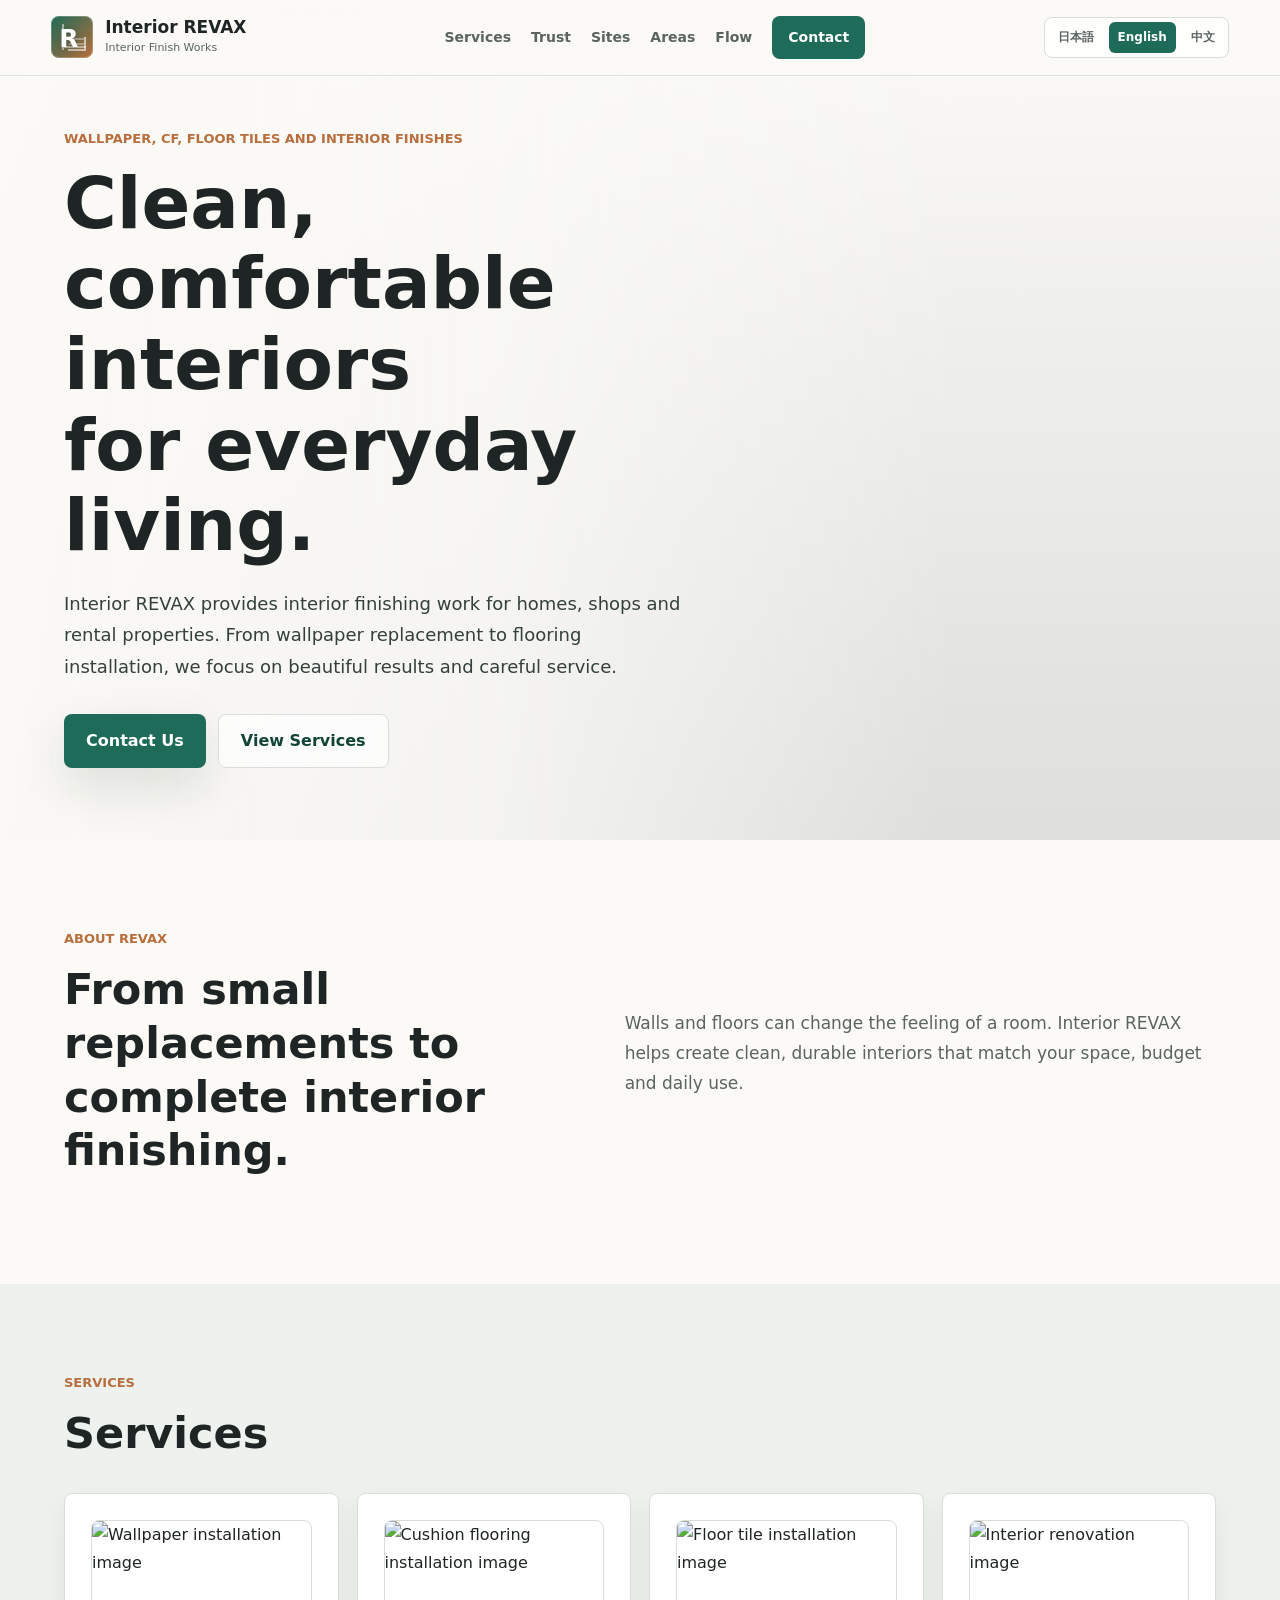
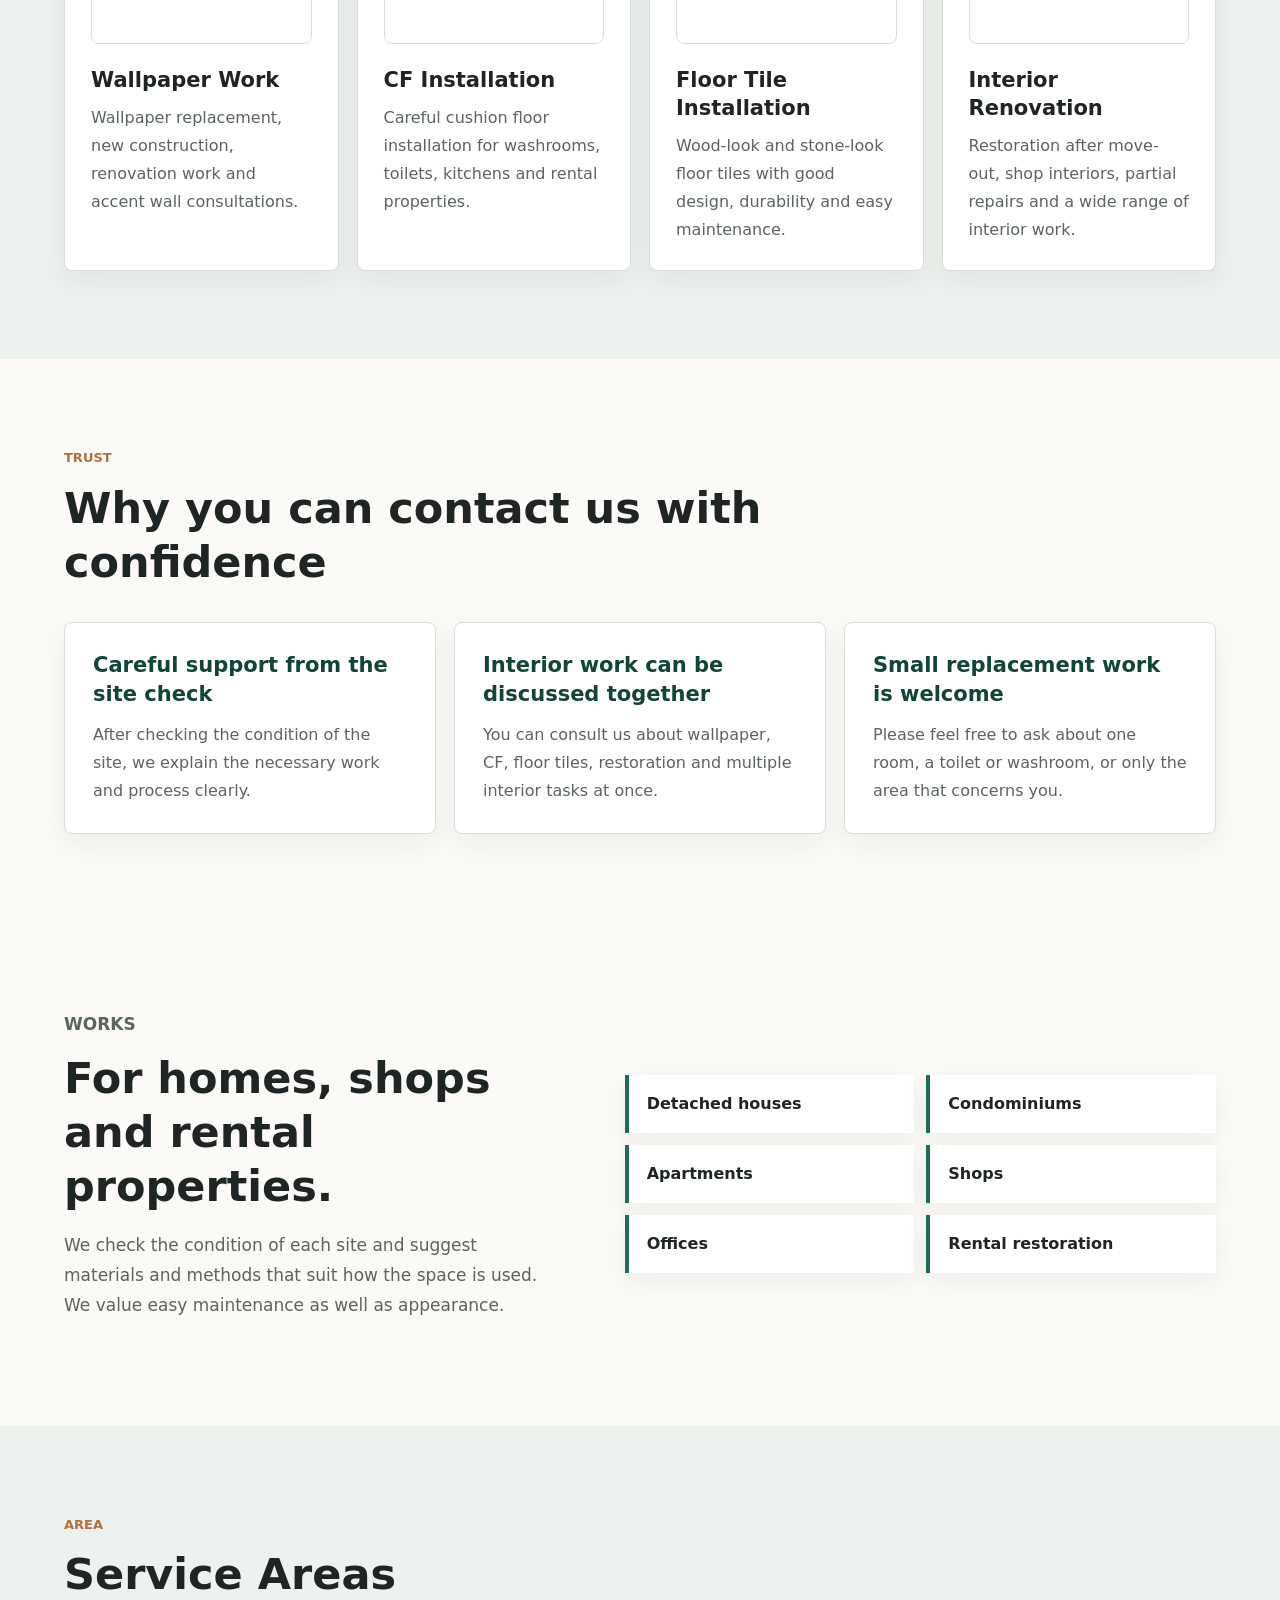
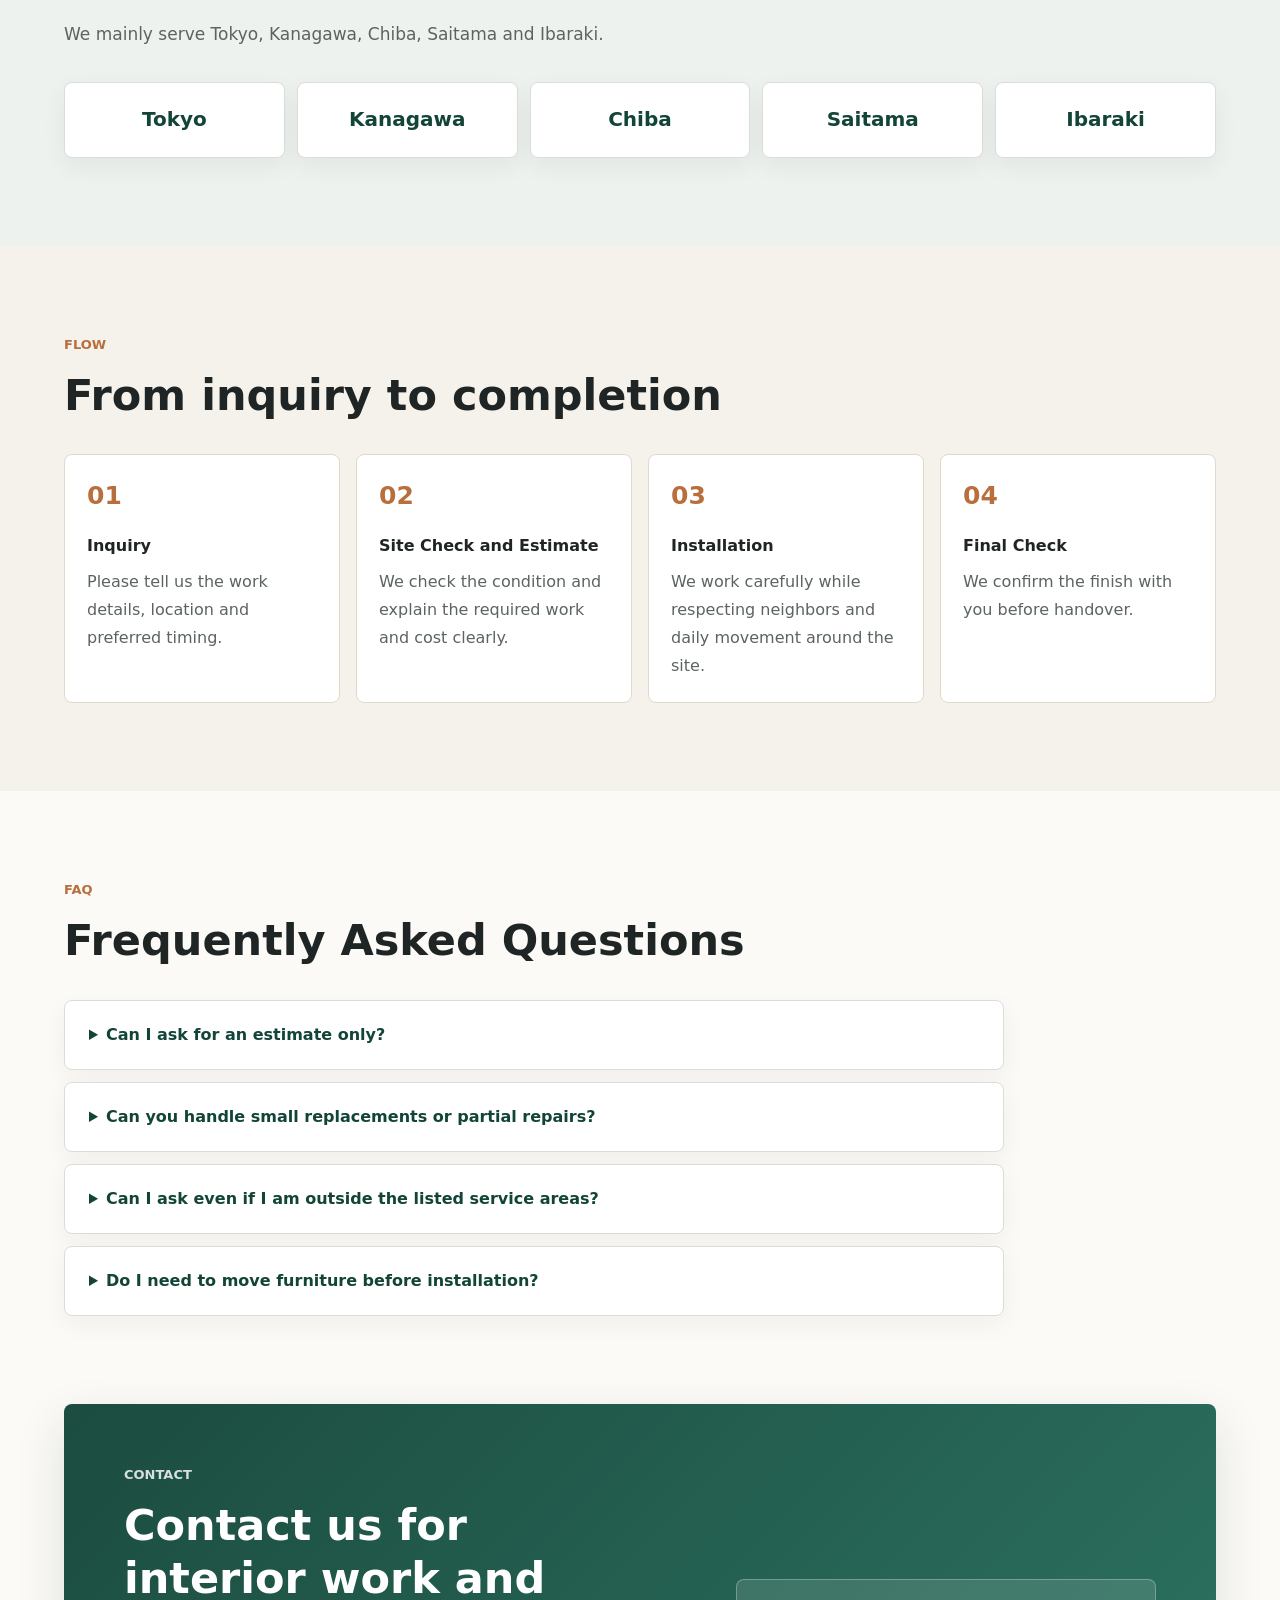
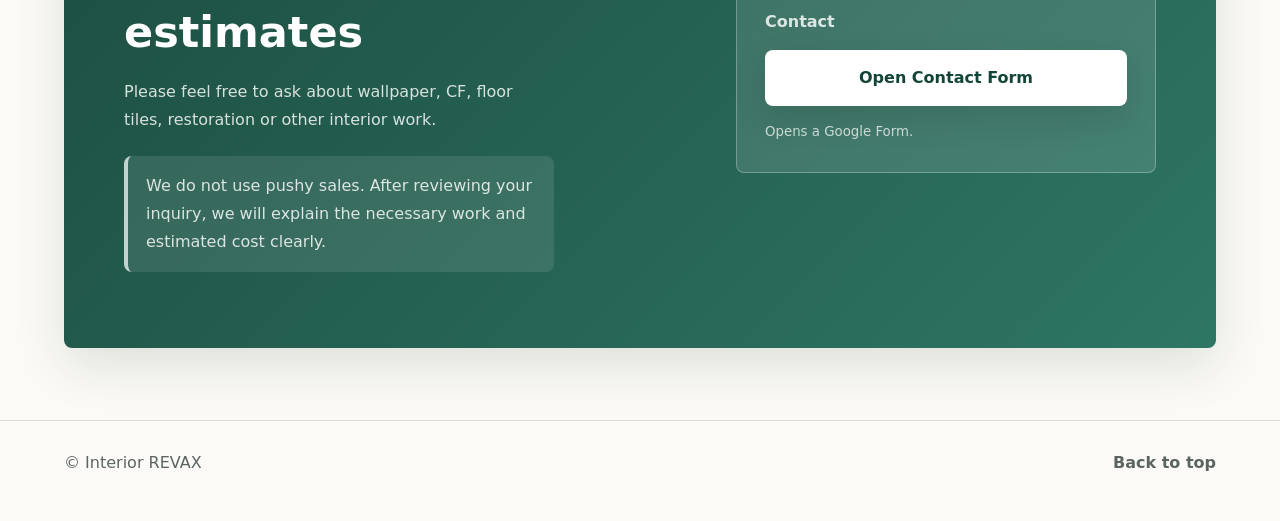
==== index.html @ be0a2916 "Add files via upload" ====
<!doctype html>
<html lang="en">
  <head>
    <meta charset="utf-8" />
    <meta name="viewport" content="width=device-width, initial-scale=1" />
    <title>Interior REVAX | Wallpaper, CF and Floor Tile Installation</title>
    <meta
      name="description"
      content="Interior REVAX provides interior finishing work including wallpaper, cushion flooring, floor tiles, renovations and restoration for homes, shops and rental properties."
    />
    <link rel="stylesheet" href="styles.css" />
  </head>
  <body>
    <header class="site-header">
      <a class="brand" href="#top" aria-label="Interior REVAX home">
        <span class="brand-mark" aria-hidden="true">
          <span class="brand-room"></span>
          <span class="brand-letter">R</span>
        </span>
        <span>
          <strong>Interior REVAX</strong>
          <small>Interior Finish Works</small>
        </span>
      </a>
      <nav class="nav" aria-label="Main menu">
        <a href="#services">Services</a>
        <a href="#trust">Trust</a>
        <a href="#works">Sites</a>
        <a href="#area">Areas</a>
        <a href="#flow">Flow</a>
        <a class="nav-cta" href="#contact">Contact</a>
      </nav>
      <div class="lang-switch" aria-label="Language switcher">
        <a href="ja.html" lang="ja">日本語</a>
        <a class="active" href="index.html" lang="en" aria-current="page">English</a>
        <a href="zh.html" lang="zh">中文</a>
      </div>
    </header>

    <main id="top">
      <section class="hero">
        <img class="hero-image" src="assets/revax-hero.png" alt="Bright, clean room after interior renovation" />
        <div class="hero-shade" aria-hidden="true"></div>
        <div class="hero-content">
          <p class="eyebrow">Wallpaper, CF, Floor Tiles and Interior Finishes</p>
          <h1>
            <span>Clean, comfortable interiors</span>
            <span>for everyday living.</span>
          </h1>
          <p class="lead">
            Interior REVAX provides interior finishing work for homes, shops and rental properties.
            From wallpaper replacement to flooring installation, we focus on beautiful results and careful service.
          </p>
          <div class="hero-actions">
            <a class="button primary" href="#contact">Contact Us</a>
            <a class="button secondary" href="#services">View Services</a>
          </div>
        </div>
      </section>

      <section class="intro section">
        <div>
          <p class="section-label">About REVAX</p>
          <h2>From small replacements to complete interior finishing.</h2>
        </div>
        <p>
          Walls and floors can change the feeling of a room. Interior REVAX helps create clean, durable interiors
          that match your space, budget and daily use.
        </p>
      </section>

      <section id="services" class="section services">
        <div class="section-head">
          <p class="section-label">Services</p>
          <h2>Services</h2>
        </div>
        <div class="service-grid">
          <article class="service-card">
            <img class="service-photo" src="assets/service-wallpaper.png" alt="Wallpaper installation image" />
            <h3>Wallpaper Work</h3>
            <p>Wallpaper replacement, new construction, renovation work and accent wall consultations.</p>
          </article>
          <article class="service-card">
            <img class="service-photo" src="assets/service-cf.png" alt="Cushion flooring installation image" />
            <h3>CF Installation</h3>
            <p>Careful cushion floor installation for washrooms, toilets, kitchens and rental properties.</p>
          </article>
          <article class="service-card">
            <img class="service-photo" src="assets/service-floor-tile.png" alt="Floor tile installation image" />
            <h3>Floor Tile Installation</h3>
            <p>Wood-look and stone-look floor tiles with good design, durability and easy maintenance.</p>
          </article>
          <article class="service-card">
            <img class="service-photo" src="assets/service-renovation.png" alt="Interior renovation image" />
            <h3>Interior Renovation</h3>
            <p>Restoration after move-out, shop interiors, partial repairs and a wide range of interior work.</p>
          </article>
        </div>
      </section>

      <section id="trust" class="section trust">
        <div class="section-head">
          <p class="section-label">Trust</p>
          <h2>Why you can contact us with confidence</h2>
        </div>
        <div class="trust-grid">
          <article>
            <strong>Careful support from the site check</strong>
            <p>After checking the condition of the site, we explain the necessary work and process clearly.</p>
          </article>
          <article>
            <strong>Interior work can be discussed together</strong>
            <p>You can consult us about wallpaper, CF, floor tiles, restoration and multiple interior tasks at once.</p>
          </article>
          <article>
            <strong>Small replacement work is welcome</strong>
            <p>Please feel free to ask about one room, a toilet or washroom, or only the area that concerns you.</p>
          </article>
        </div>
      </section>

      <section id="works" class="section split">
        <div>
          <p class="section-label">Works</p>
          <h2>For homes, shops and rental properties.</h2>
          <p>
            We check the condition of each site and suggest materials and methods that suit how the space is used.
            We value easy maintenance as well as appearance.
          </p>
        </div>
        <div class="work-list" aria-label="Supported sites">
          <span>Detached houses</span>
          <span>Condominiums</span>
          <span>Apartments</span>
          <span>Shops</span>
          <span>Offices</span>
          <span>Rental restoration</span>
        </div>
      </section>

      <section id="area" class="section area">
        <div class="section-head">
          <p class="section-label">Area</p>
          <h2>Service Areas</h2>
          <p>We mainly serve Tokyo, Kanagawa, Chiba, Saitama and Ibaraki.</p>
        </div>
        <div class="area-list" aria-label="Service areas">
          <span>Tokyo</span>
          <span>Kanagawa</span>
          <span>Chiba</span>
          <span>Saitama</span>
          <span>Ibaraki</span>
        </div>
      </section>

      <section id="flow" class="section flow">
        <div class="section-head">
          <p class="section-label">Flow</p>
          <h2>From inquiry to completion</h2>
        </div>
        <ol class="flow-list">
          <li>
            <strong>Inquiry</strong>
            <span>Please tell us the work details, location and preferred timing.</span>
          </li>
          <li>
            <strong>Site Check and Estimate</strong>
            <span>We check the condition and explain the required work and cost clearly.</span>
          </li>
          <li>
            <strong>Installation</strong>
            <span>We work carefully while respecting neighbors and daily movement around the site.</span>
          </li>
          <li>
            <strong>Final Check</strong>
            <span>We confirm the finish with you before handover.</span>
          </li>
        </ol>
      </section>

      <section id="faq" class="section faq">
        <div class="section-head">
          <p class="section-label">FAQ</p>
          <h2>Frequently Asked Questions</h2>
        </div>
        <div class="faq-list">
          <details>
            <summary>Can I ask for an estimate only?</summary>
            <p>Yes. After checking the work details and site condition, we can provide a cost guide.</p>
          </details>
          <details>
            <summary>Can you handle small replacements or partial repairs?</summary>
            <p>Yes. We accept requests for one room, toilets, washrooms and specific areas of concern.</p>
          </details>
          <details>
            <summary>Can I ask even if I am outside the listed service areas?</summary>
            <p>Depending on the location and work details, we may be able to help. Please contact us first.</p>
          </details>
          <details>
            <summary>Do I need to move furniture before installation?</summary>
            <p>It depends on the site. We will explain any necessary preparation during the site check.</p>
          </details>
        </div>
      </section>

      <section id="contact" class="contact">
        <div>
          <p class="section-label">Contact</p>
          <h2>Contact us for interior work and estimates</h2>
          <p>Please feel free to ask about wallpaper, CF, floor tiles, restoration or other interior work.</p>
          <p class="contact-reassurance">
            We do not use pushy sales. After reviewing your inquiry, we will explain the necessary work and estimated cost clearly.
          </p>
        </div>
        <div class="contact-box">
          <p class="contact-note">Contact</p>
          <a class="contact-form-button" href="https://docs.google.com/forms/d/e/1FAIpQLSfQx-ib5fO8I9krYBbQNBjTHL38Z9sC25h12mWPfmRZ4zj5ZQ/viewform" target="_blank" rel="noopener">
            Open Contact Form
          </a>
          <small>Opens a Google Form.</small>
        </div>
      </section>
    </main>

    <footer class="footer">
      <p>&copy; Interior REVAX</p>
      <a href="#top">Back to top</a>
    </footer>
  </body>
</html>
---- styles.css ----
:root {
  --ink: #1f2524;
  --muted: #5b6461;
  --paper: #fbfaf7;
  --soft: #eef2ee;
  --line: #d9ded8;
  --green: #1d6b58;
  --green-deep: #124538;
  --copper: #b86e3d;
  --white: #ffffff;
  --shadow: 0 18px 50px rgba(18, 31, 27, 0.12);
}

* {
  box-sizing: border-box;
}

html {
  scroll-behavior: smooth;
}

body {
  margin: 0;
  color: var(--ink);
  background: var(--paper);
  font-family: "Yu Gothic", "Hiragino Kaku Gothic ProN", Meiryo, system-ui, sans-serif;
  line-height: 1.75;
}

a {
  color: inherit;
  text-decoration: none;
}

.site-header {
  position: fixed;
  z-index: 20;
  top: 0;
  left: 0;
  right: 0;
  display: flex;
  align-items: center;
  justify-content: space-between;
  gap: 24px;
  padding: 16px clamp(18px, 4vw, 56px);
  background: rgba(251, 250, 247, 0.92);
  border-bottom: 1px solid rgba(217, 222, 216, 0.8);
  backdrop-filter: blur(14px);
}

.brand {
  display: inline-flex;
  align-items: center;
  gap: 12px;
  min-width: 215px;
}

.brand-mark {
  position: relative;
  display: block;
  width: 42px;
  height: 42px;
  border-radius: 8px;
  color: var(--white);
  background: linear-gradient(135deg, var(--green), var(--copper));
  box-shadow: inset 0 0 0 1px rgba(255, 255, 255, 0.22);
  overflow: hidden;
}

.brand-mark::before,
.brand-mark::after {
  content: "";
  position: absolute;
  background: rgba(255, 255, 255, 0.5);
}

.brand-mark::before {
  left: 11px;
  top: 8px;
  width: 2px;
  height: 26px;
}

.brand-mark::after {
  left: 13px;
  right: 7px;
  bottom: 10px;
  height: 2px;
  transform: skewX(-28deg);
  transform-origin: left center;
}

.brand-room {
  position: absolute;
  right: 7px;
  bottom: 7px;
  width: 18px;
  height: 14px;
  border-right: 2px solid rgba(255, 255, 255, 0.58);
  border-bottom: 2px solid rgba(255, 255, 255, 0.58);
}

.brand-room::before,
.brand-room::after {
  content: "";
  position: absolute;
  right: 0;
  height: 2px;
  background: rgba(255, 255, 255, 0.35);
  transform: skewX(-28deg);
}

.brand-room::before {
  bottom: 4px;
  width: 15px;
}

.brand-room::after {
  bottom: 9px;
  width: 11px;
}

.brand-letter {
  position: absolute;
  left: 8px;
  top: 2px;
  z-index: 1;
  color: var(--white);
  font-size: 25px;
  font-weight: 900;
  line-height: 42px;
  text-shadow: 0 2px 8px rgba(18, 31, 27, 0.28);
}

.brand strong,
.brand small {
  display: block;
}

.brand strong {
  font-size: 17px;
  line-height: 1.2;
}

.brand small {
  color: var(--muted);
  font-size: 11px;
  letter-spacing: 0;
}

.nav {
  display: flex;
  align-items: center;
  gap: 20px;
  color: var(--muted);
  font-size: 14px;
  font-weight: 700;
  white-space: nowrap;
}

.nav a {
  transition: color 0.2s ease;
}

.nav a:hover {
  color: var(--green);
}

.nav-cta {
  padding: 9px 16px;
  border-radius: 8px;
  color: var(--white) !important;
  background: var(--green);
}

.lang-switch {
  display: flex;
  align-items: center;
  gap: 6px;
  padding: 4px;
  border: 1px solid var(--line);
  border-radius: 8px;
  background: rgba(255, 255, 255, 0.72);
  color: var(--muted);
  font-size: 12px;
  font-weight: 800;
  white-space: nowrap;
}

.lang-switch a {
  display: inline-flex;
  align-items: center;
  min-height: 30px;
  padding: 5px 9px;
  border-radius: 6px;
}

.lang-switch a.active {
  color: var(--white);
  background: var(--green);
}

.hero {
  position: relative;
  min-height: 92vh;
  display: grid;
  align-items: center;
  overflow: hidden;
  padding: 128px clamp(20px, 5vw, 72px) 72px;
}

.hero-image,
.hero-shade {
  position: absolute;
  inset: 0;
  width: 100%;
  height: 100%;
}

.hero-image {
  object-fit: cover;
  object-position: center;
}

.hero-shade {
  background:
    linear-gradient(90deg, rgba(251, 250, 247, 0.96) 0%, rgba(251, 250, 247, 0.76) 39%, rgba(251, 250, 247, 0.08) 74%),
    linear-gradient(0deg, rgba(31, 37, 36, 0.14), rgba(31, 37, 36, 0));
}

.hero-content {
  position: relative;
  max-width: 720px;
}

.eyebrow,
.section-label {
  margin: 0 0 12px;
  color: var(--copper);
  font-size: 13px;
  font-weight: 800;
  letter-spacing: 0;
  text-transform: uppercase;
}

h1,
h2,
h3,
p {
  margin-top: 0;
}

h1 {
  max-width: 660px;
  margin-bottom: 22px;
  font-size: clamp(39px, 6vw, 72px);
  line-height: 1.12;
  letter-spacing: 0;
}

h1 span {
  display: block;
}

h2 {
  margin-bottom: 18px;
  font-size: clamp(27px, 3.6vw, 43px);
  line-height: 1.25;
  letter-spacing: 0;
}

h3 {
  margin-bottom: 10px;
  font-size: 21px;
  line-height: 1.35;
}

.lead {
  max-width: 620px;
  color: #33403c;
  font-size: 18px;
}

.hero-actions {
  display: flex;
  flex-wrap: wrap;
  gap: 12px;
  margin-top: 32px;
}

.button {
  display: inline-flex;
  align-items: center;
  justify-content: center;
  min-height: 48px;
  padding: 12px 22px;
  border-radius: 8px;
  font-weight: 800;
}

.button.primary {
  color: var(--white);
  background: var(--green);
  box-shadow: var(--shadow);
}

.button.secondary {
  color: var(--green-deep);
  background: rgba(255, 255, 255, 0.74);
  border: 1px solid var(--line);
}

.section {
  padding: 88px clamp(20px, 5vw, 72px);
}

.intro,
.split,
.contact {
  display: grid;
  grid-template-columns: minmax(0, 0.9fr) minmax(0, 1.1fr);
  gap: clamp(28px, 6vw, 84px);
  align-items: center;
}

.intro p:last-child,
.split p {
  color: var(--muted);
  font-size: 17px;
}

.section-head {
  max-width: 840px;
  margin-bottom: 32px;
}

.services {
  background: var(--soft);
}

.service-grid {
  display: grid;
  grid-template-columns: repeat(4, minmax(0, 1fr));
  gap: 18px;
}

.service-card {
  min-height: 250px;
  padding: 26px;
  border: 1px solid var(--line);
  border-radius: 8px;
  background: var(--white);
  box-shadow: 0 10px 28px rgba(31, 37, 36, 0.06);
}

.service-card p {
  color: var(--muted);
  margin-bottom: 0;
}

.service-photo {
  display: block;
  width: 100%;
  aspect-ratio: 16 / 9;
  object-fit: cover;
  border-radius: 8px;
  margin-bottom: 22px;
  border: 1px solid var(--line);
}

.icon {
  display: grid;
  place-items: center;
  width: 44px;
  height: 44px;
  margin-bottom: 20px;
  border-radius: 8px;
  color: var(--green-deep);
  background: #e3eee7;
  font-weight: 900;
}

.trust {
  background: var(--paper);
}

.trust-grid {
  display: grid;
  grid-template-columns: repeat(3, minmax(0, 1fr));
  gap: 18px;
}

.trust-grid article {
  min-height: 210px;
  padding: 28px;
  border-radius: 8px;
  background: var(--white);
  border: 1px solid var(--line);
  box-shadow: 0 10px 28px rgba(31, 37, 36, 0.06);
}

.trust-grid strong {
  display: block;
  margin-bottom: 12px;
  color: var(--green-deep);
  font-size: 21px;
  line-height: 1.4;
}

.trust-grid p {
  margin-bottom: 0;
  color: var(--muted);
}

.work-list {
  display: grid;
  grid-template-columns: repeat(2, minmax(0, 1fr));
  gap: 12px;
}

.work-list span {
  min-height: 58px;
  display: flex;
  align-items: center;
  padding: 14px 18px;
  border-left: 4px solid var(--green);
  background: var(--white);
  box-shadow: 0 8px 24px rgba(31, 37, 36, 0.06);
  font-weight: 800;
}

.area {
  background: var(--soft);
}

.area .section-head p:last-child {
  color: var(--muted);
  font-size: 17px;
}

.area-list {
  display: grid;
  grid-template-columns: repeat(5, minmax(0, 1fr));
  gap: 12px;
}

.area-list span {
  display: grid;
  place-items: center;
  min-height: 76px;
  border-radius: 8px;
  color: var(--green-deep);
  background: var(--white);
  border: 1px solid var(--line);
  box-shadow: 0 8px 24px rgba(31, 37, 36, 0.06);
  font-size: 20px;
  font-weight: 900;
}

.flow {
  background: #f5f1eb;
}

.flow-list {
  display: grid;
  grid-template-columns: repeat(4, minmax(0, 1fr));
  gap: 16px;
  margin: 0;
  padding: 0;
  list-style: none;
  counter-reset: flow;
}

.flow-list li {
  position: relative;
  min-height: 200px;
  padding: 28px 22px 22px;
  border-radius: 8px;
  background: var(--white);
  border: 1px solid #e2d9cd;
}

.flow-list li::before {
  counter-increment: flow;
  content: "0" counter(flow);
  display: block;
  margin-bottom: 24px;
  color: var(--copper);
  font-size: 25px;
  font-weight: 900;
  line-height: 1;
}

.flow-list strong,
.flow-list span {
  display: block;
}

.flow-list span {
  margin-top: 8px;
  color: var(--muted);
}

.faq {
  background: var(--paper);
}

.faq-list {
  display: grid;
  gap: 12px;
  max-width: 940px;
}

.faq-list details {
  border: 1px solid var(--line);
  border-radius: 8px;
  background: var(--white);
  box-shadow: 0 8px 24px rgba(31, 37, 36, 0.05);
}

.faq-list summary {
  cursor: pointer;
  padding: 20px 24px;
  color: var(--green-deep);
  font-weight: 900;
}

.faq-list p {
  margin: 0;
  padding: 0 24px 22px;
  color: var(--muted);
}

.contact {
  margin: 0 clamp(20px, 5vw, 72px) 72px;
  padding: clamp(34px, 6vw, 60px);
  border-radius: 8px;
  color: var(--white);
  background:
    linear-gradient(135deg, rgba(18, 69, 56, 0.96), rgba(29, 107, 88, 0.92)),
    url("assets/revax-hero.png") center / cover;
  box-shadow: var(--shadow);
}

.contact .section-label,
.contact p {
  color: rgba(255, 255, 255, 0.82);
}

.contact h2 {
  color: var(--white);
}

.contact-reassurance {
  margin-top: 22px;
  padding: 16px 18px;
  border-left: 4px solid rgba(255, 255, 255, 0.7);
  background: rgba(255, 255, 255, 0.1);
  border-radius: 8px;
}

.contact-box {
  justify-self: end;
  width: min(100%, 420px);
  padding: 28px;
  border-radius: 8px;
  background: rgba(255, 255, 255, 0.12);
  border: 1px solid rgba(255, 255, 255, 0.28);
}

.contact-note,
.contact-box small {
  display: block;
}

.contact-note {
  margin-bottom: 14px;
  font-weight: 800;
}

.contact-box small {
  margin-top: 14px;
  color: rgba(255, 255, 255, 0.72);
}

.contact-form-button,
.form-submit {
  display: inline-flex;
  align-items: center;
  justify-content: center;
  width: 100%;
  min-height: 54px;
  padding: 14px 22px;
  border: 0;
  border-radius: 8px;
  color: var(--green-deep);
  background: var(--white);
  font: inherit;
  font-weight: 900;
  cursor: pointer;
  box-shadow: 0 12px 32px rgba(18, 31, 27, 0.14);
}

.form-section {
  background: var(--paper);
}

.inquiry-form {
  display: grid;
  grid-template-columns: repeat(2, minmax(0, 1fr));
  gap: 18px;
  max-width: 900px;
}

.inquiry-form label {
  display: grid;
  gap: 8px;
  color: var(--ink);
  font-weight: 800;
}

.inquiry-form input,
.inquiry-form select,
.inquiry-form textarea {
  width: 100%;
  border: 1px solid var(--line);
  border-radius: 8px;
  padding: 13px 14px;
  color: var(--ink);
  background: var(--white);
  font: inherit;
}

.inquiry-form textarea {
  resize: vertical;
}

.inquiry-form .full,
.form-submit {
  grid-column: 1 / -1;
}

.form-submit {
  color: var(--white);
  background: var(--green);
}

.footer {
  display: flex;
  justify-content: space-between;
  gap: 18px;
  padding: 28px clamp(20px, 5vw, 72px);
  color: var(--muted);
  border-top: 1px solid var(--line);
}

.footer a {
  font-weight: 800;
}

@media (max-width: 960px) {
  .site-header {
    position: static;
    align-items: flex-start;
    flex-direction: column;
  }

  .nav {
    width: 100%;
    overflow-x: auto;
    padding-bottom: 2px;
  }

  .lang-switch {
    align-self: flex-start;
  }

  .hero {
    min-height: 820px;
    padding-top: 70px;
    align-items: start;
  }

  .hero-shade {
    background:
      linear-gradient(180deg, rgba(251, 250, 247, 0.98) 0%, rgba(251, 250, 247, 0.84) 48%, rgba(251, 250, 247, 0.22) 100%),
      linear-gradient(0deg, rgba(31, 37, 36, 0.12), rgba(31, 37, 36, 0));
  }

  .intro,
  .split,
  .contact {
    grid-template-columns: 1fr;
  }

  .service-grid,
  .trust-grid,
  .flow-list,
  .area-list {
    grid-template-columns: repeat(2, minmax(0, 1fr));
  }

  .contact-box {
    justify-self: stretch;
  }
}

@media (max-width: 640px) {
  .brand {
    min-width: 0;
  }

  .nav {
    gap: 12px;
    font-size: 13px;
  }

  .nav-cta {
    padding: 8px 12px;
  }

  .hero {
    min-height: 760px;
  }

  h1 {
    font-size: 32px;
  }

  .lead {
    font-size: 16px;
  }

  .hero-actions,
  .button {
    width: 100%;
  }

  .service-grid,
  .trust-grid,
  .flow-list,
  .work-list,
  .area-list,
  .inquiry-form {
    grid-template-columns: 1fr;
  }

  .section {
    padding-top: 64px;
    padding-bottom: 64px;
  }

  .contact {
    margin-bottom: 48px;
    padding: 30px 20px;
  }

  .footer {
    flex-direction: column;
  }
}
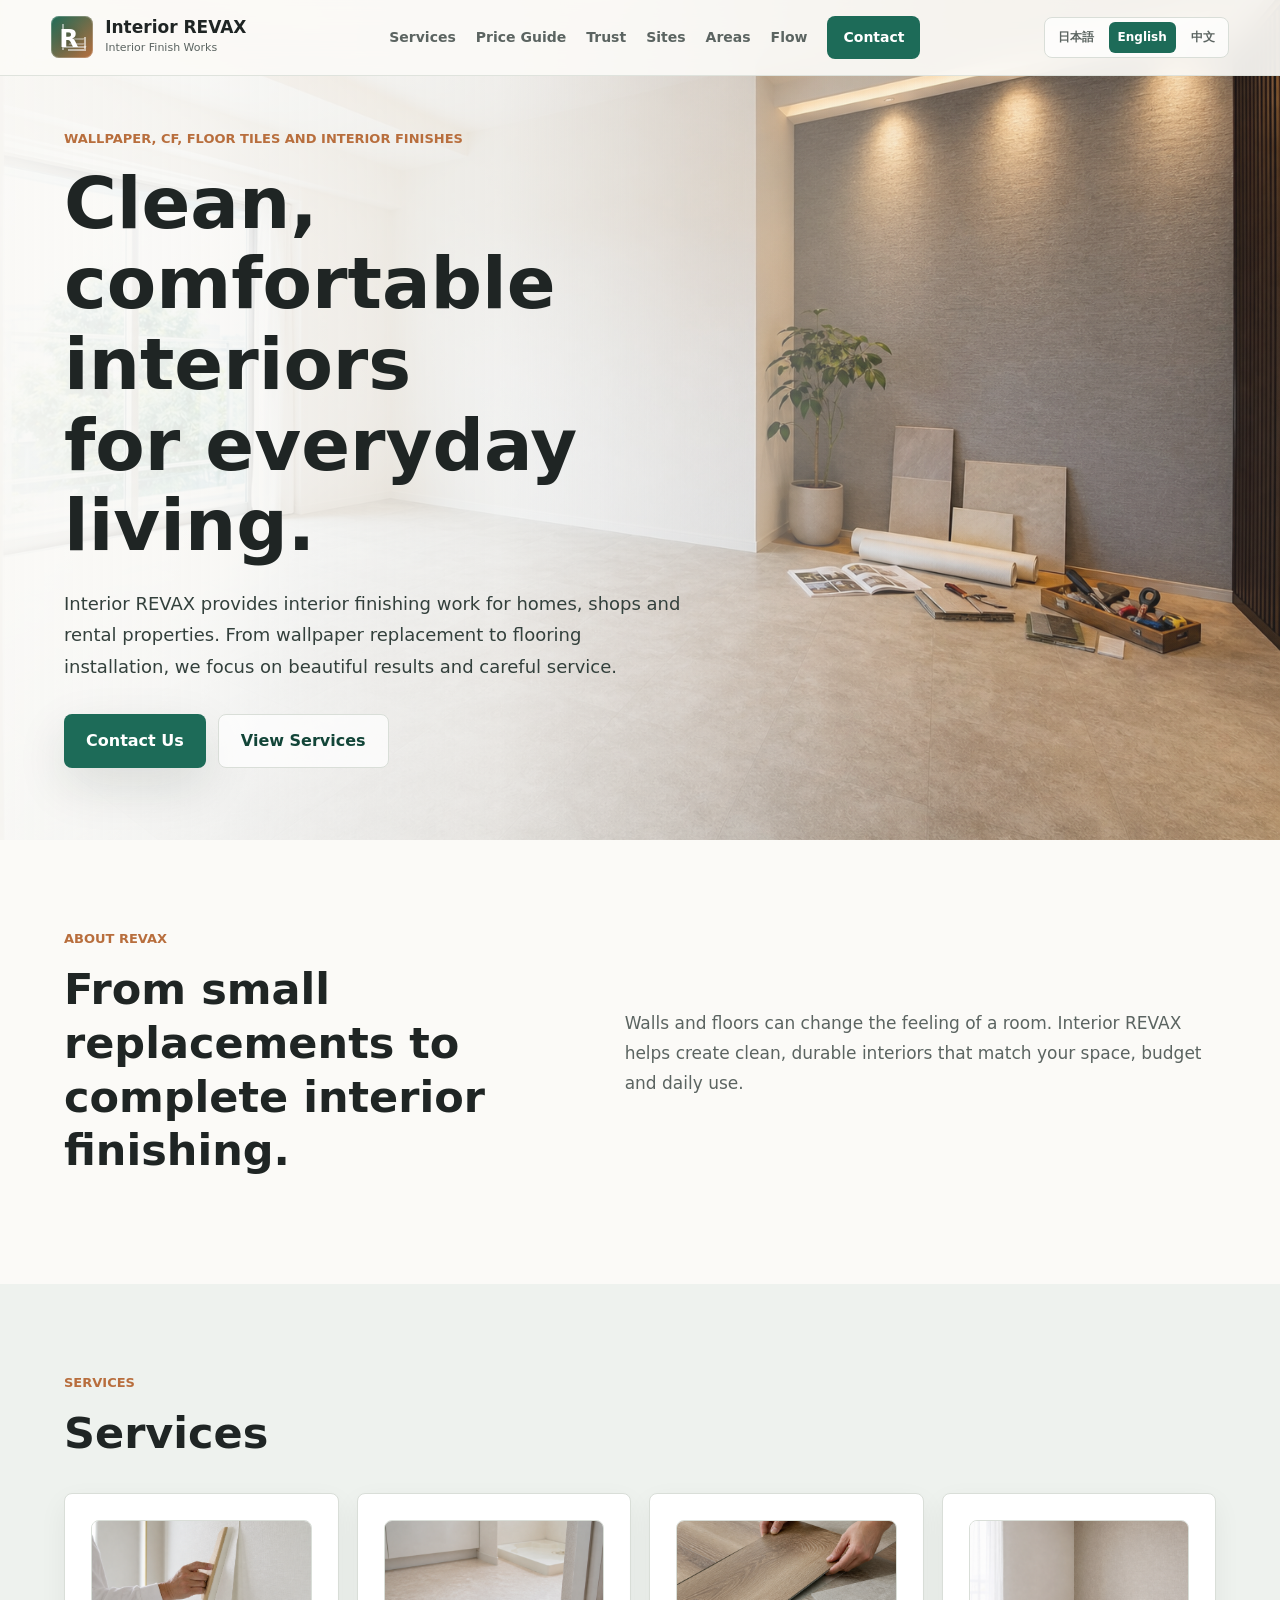
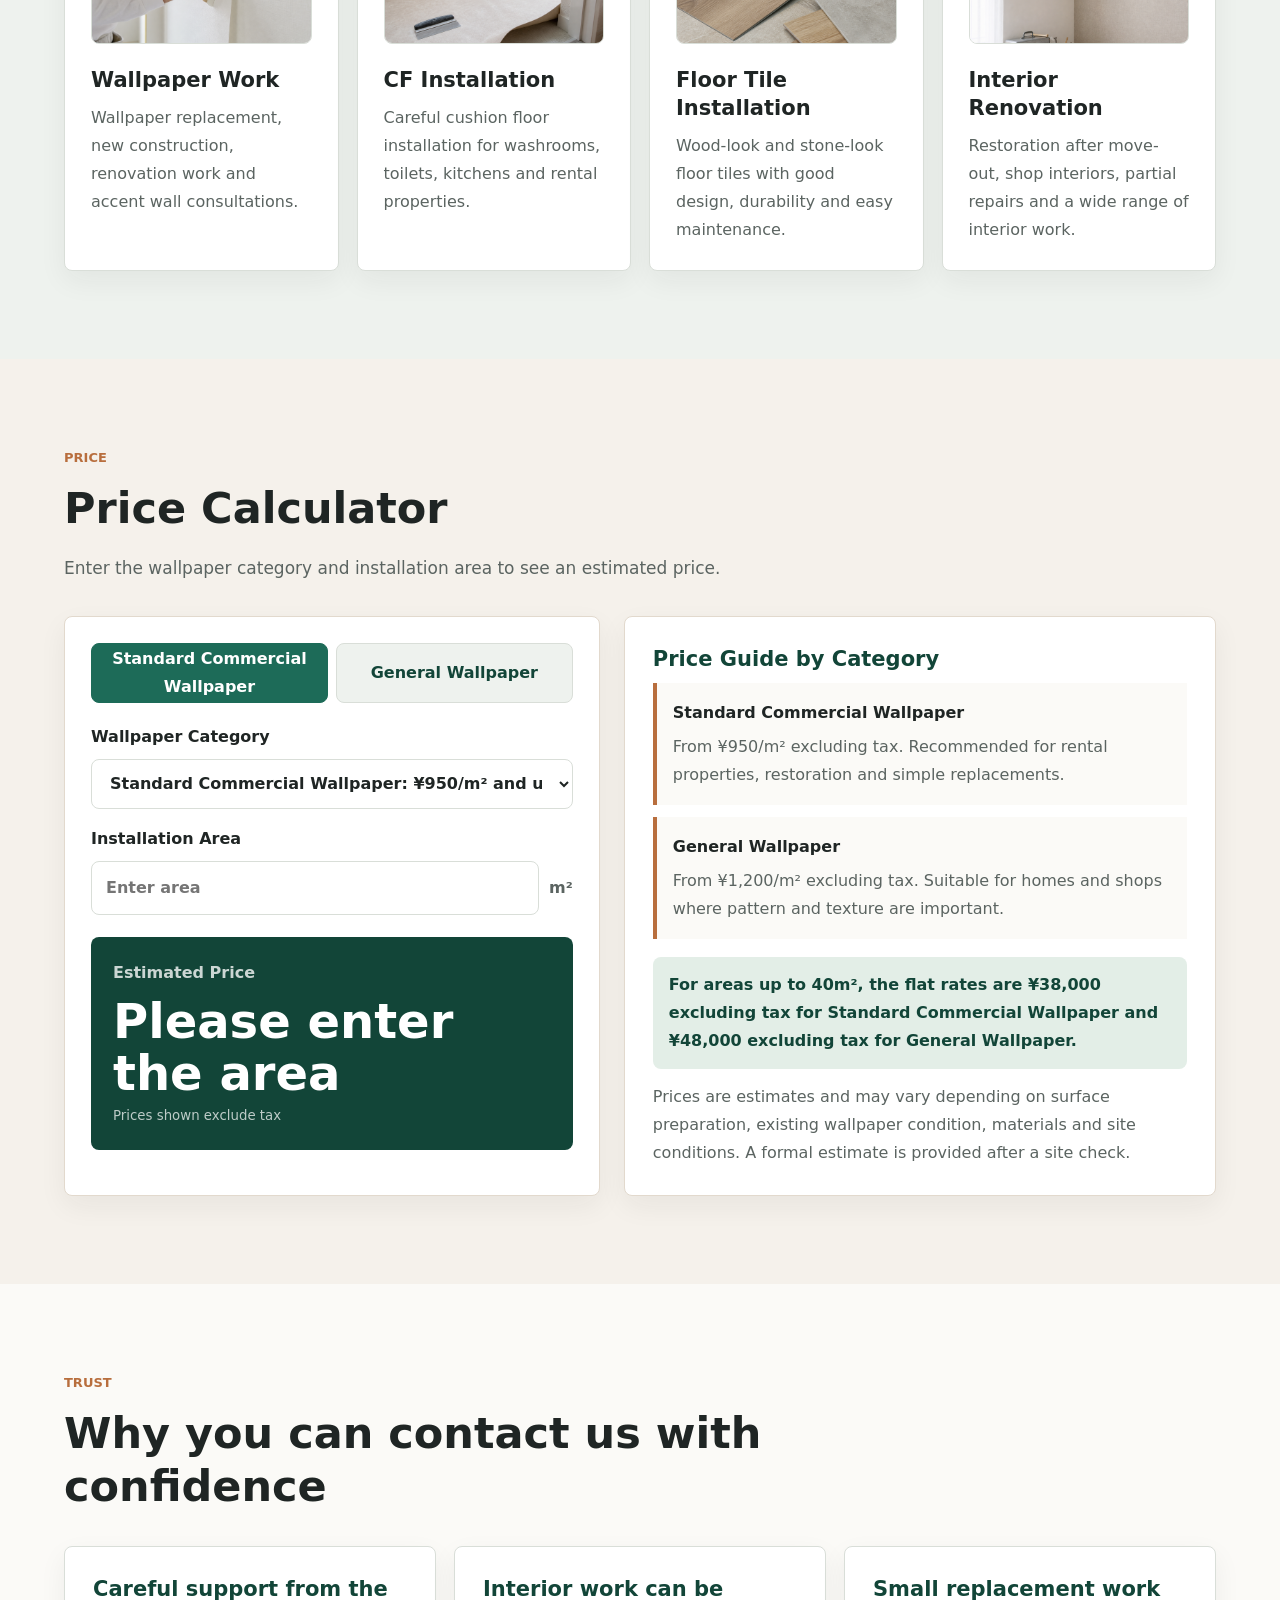
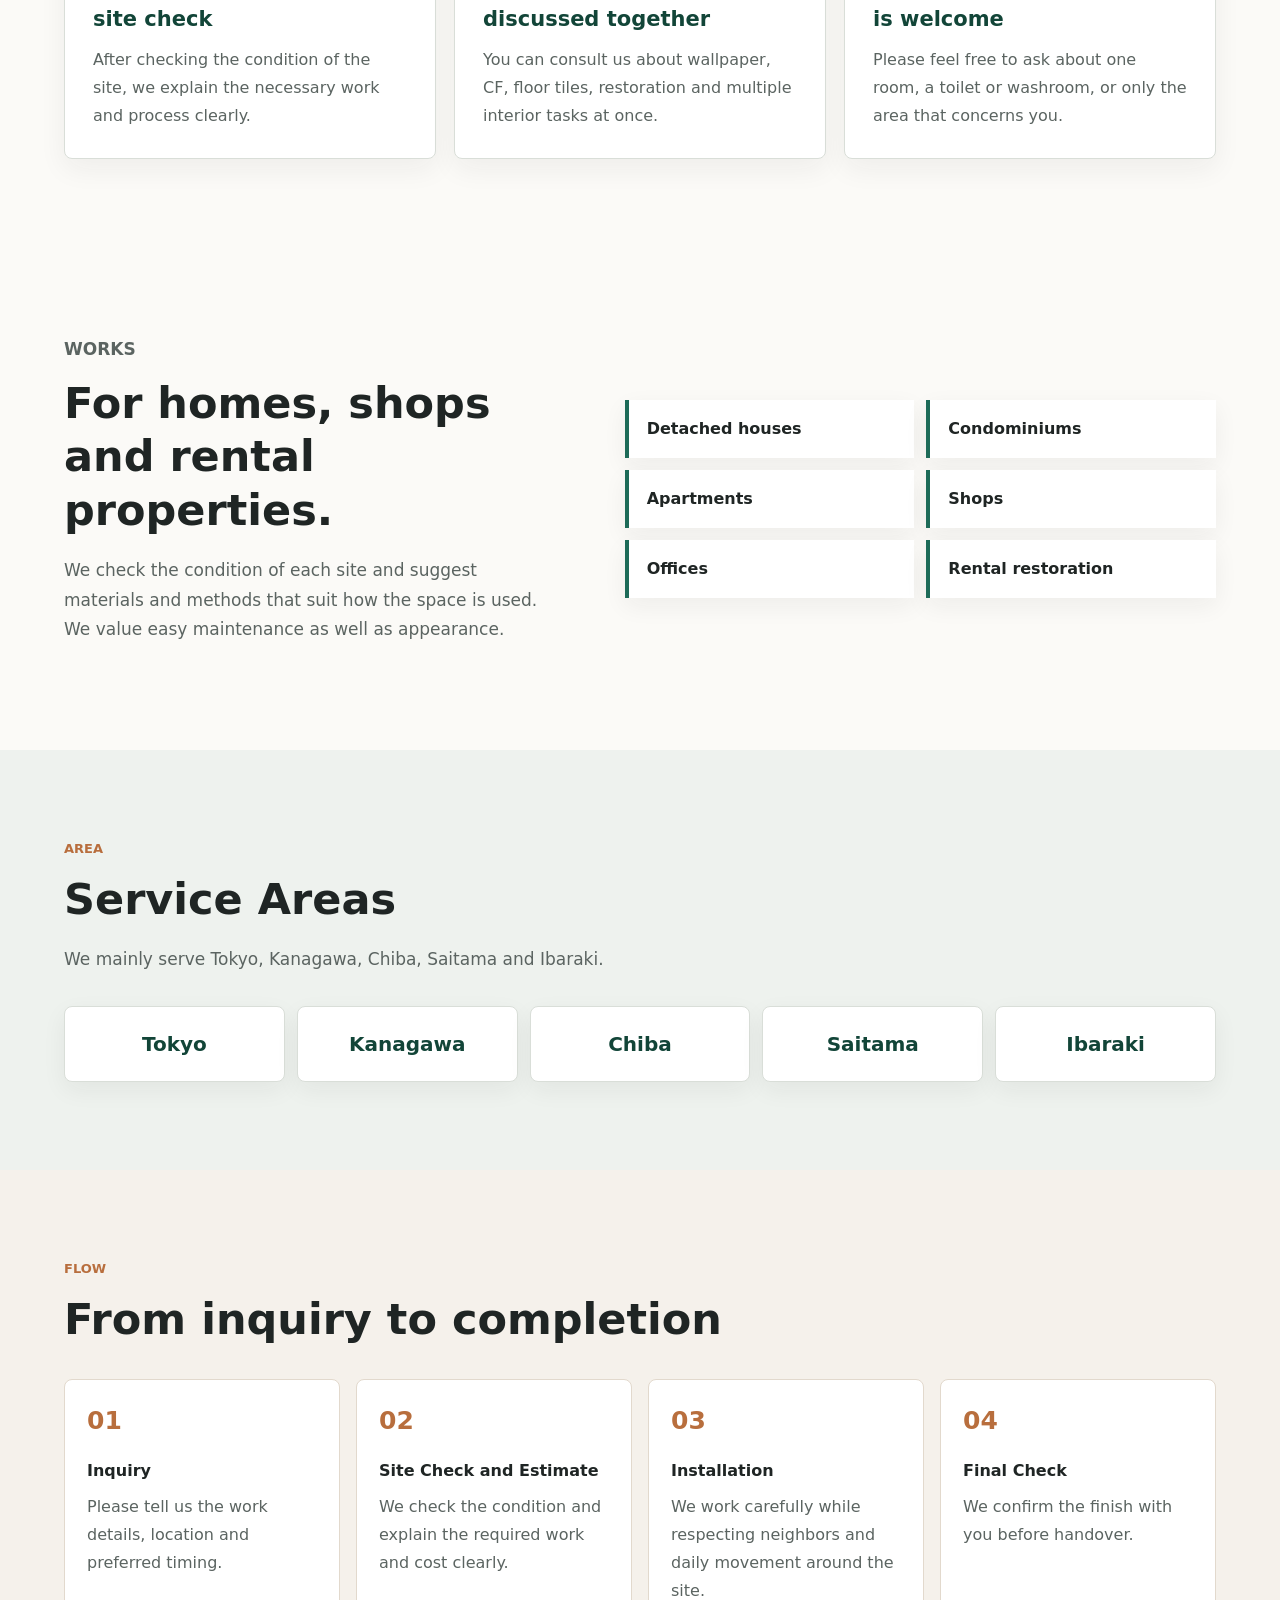
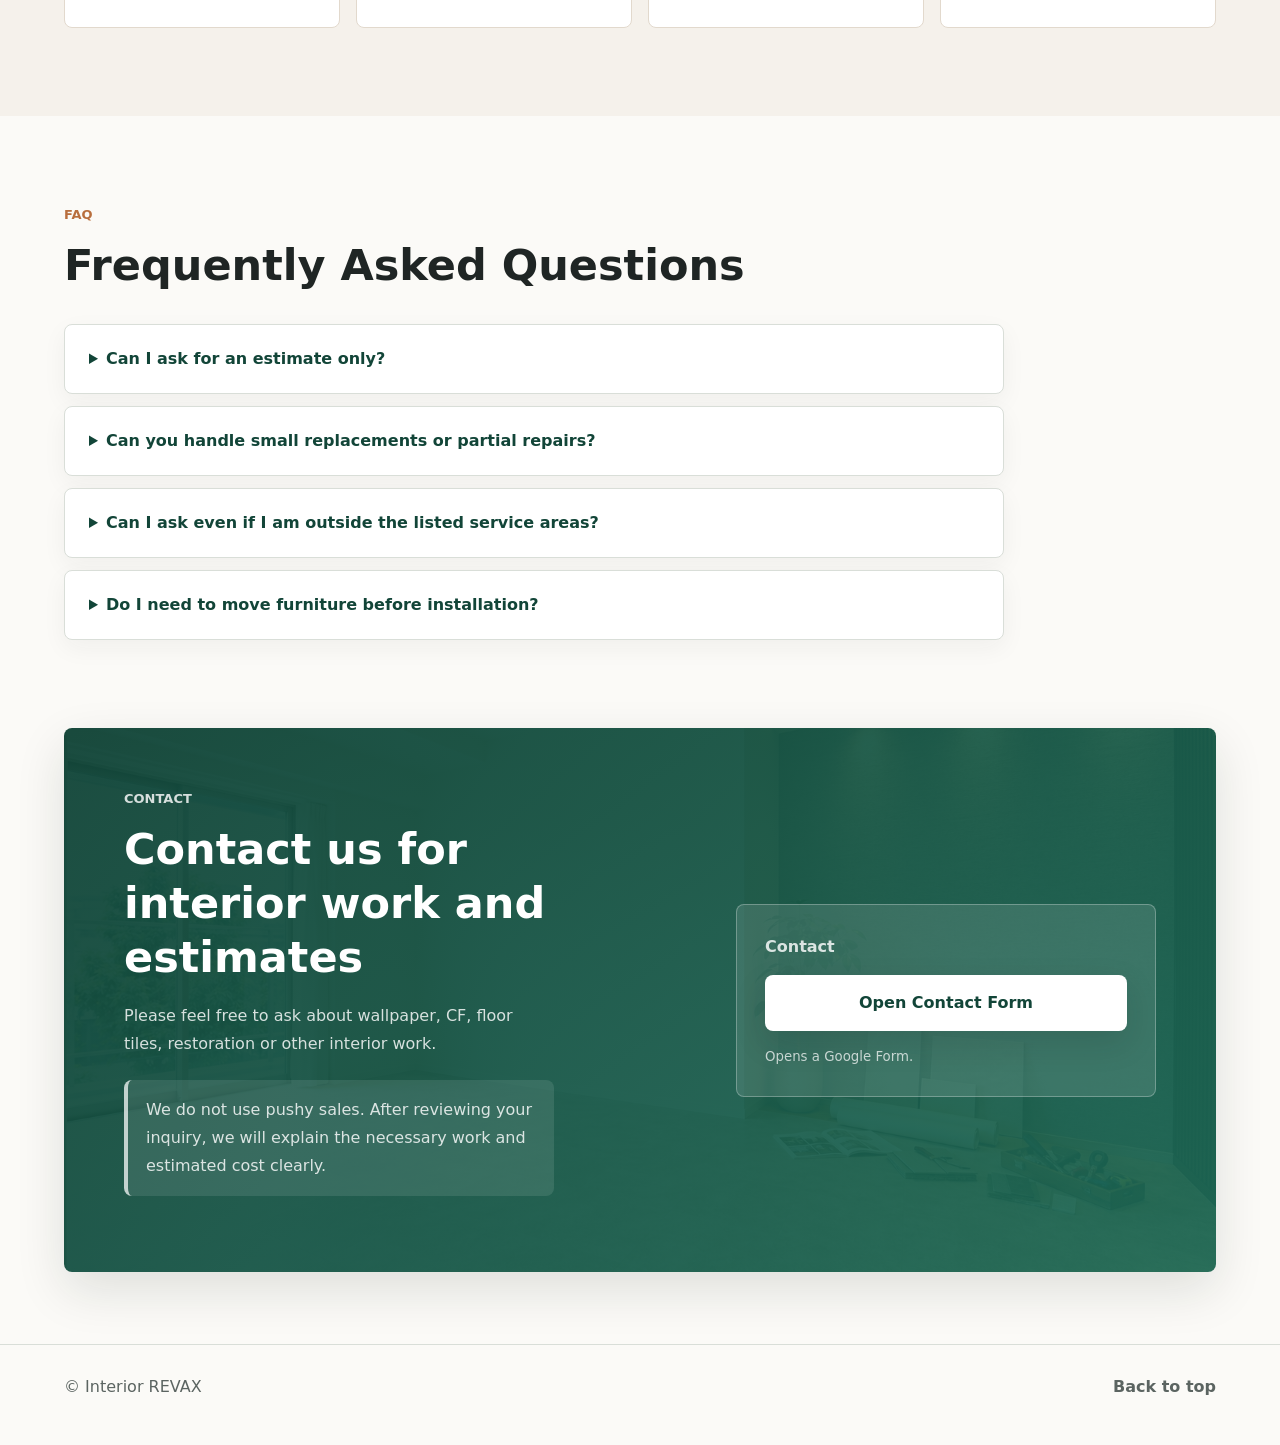
==== commit bcc3aaf0: "Add files via upload" ====
--- a/index.html
+++ b/index.html
@@ -24,6 +24,7 @@
       </a>
       <nav class="nav" aria-label="Main menu">
         <a href="#services">Services</a>
+        <a href="#price">Price Guide</a>
         <a href="#trust">Trust</a>
         <a href="#works">Sites</a>
         <a href="#area">Areas</a>
@@ -98,6 +99,63 @@
         </div>
       </section>
 
+      <section id="price" class="section price">
+        <div class="section-head">
+          <p class="section-label">Price</p>
+          <h2>Price Calculator</h2>
+          <p>Enter the wallpaper category and installation area to see an estimated price.</p>
+        </div>
+        <div class="price-layout">
+          <div class="price-panel">
+            <div class="price-tabs" role="tablist" aria-label="Wallpaper price category">
+              <button class="price-tab active" type="button" data-price-type="mass" aria-pressed="true">Standard Commercial Wallpaper</button>
+              <button class="price-tab" type="button" data-price-type="general" aria-pressed="false">General Wallpaper</button>
+            </div>
+            <div class="price-inputs">
+              <label>
+                Wallpaper Category
+                <select id="wallpaper-type">
+                  <option value="mass">Standard Commercial Wallpaper: ¥950/m² and up, excluding tax</option>
+                  <option value="general">General Wallpaper: ¥1,200/m² and up, excluding tax</option>
+                </select>
+              </label>
+              <label>
+                Installation Area
+                <span class="area-input">
+                  <input id="wallpaper-area" type="number" min="1" max="500" step="1" inputmode="numeric" placeholder="Enter area" />
+                  <span>m²</span>
+                </span>
+              </label>
+            </div>
+            <div class="price-result" aria-live="polite">
+              <span>Estimated Price</span>
+              <strong id="price-total">Please enter the area</strong>
+              <small id="price-formula">Prices shown exclude tax</small>
+            </div>
+          </div>
+          <div class="price-guide">
+            <h3>Price Guide by Category</h3>
+            <dl>
+              <div>
+                <dt>Standard Commercial Wallpaper</dt>
+                <dd>From ¥950/m² excluding tax. Recommended for rental properties, restoration and simple replacements.</dd>
+              </div>
+              <div>
+                <dt>General Wallpaper</dt>
+                <dd>From ¥1,200/m² excluding tax. Suitable for homes and shops where pattern and texture are important.</dd>
+              </div>
+            </dl>
+            <p class="price-minimum">
+              <strong>For areas up to 40m², the flat rates are ¥38,000 excluding tax for Standard Commercial Wallpaper and ¥48,000 excluding tax for General Wallpaper.</strong>
+            </p>
+            <p>
+              Prices are estimates and may vary depending on surface preparation, existing wallpaper condition, materials and site conditions.
+              A formal estimate is provided after a site check.
+            </p>
+          </div>
+        </div>
+      </section>
+
       <section id="trust" class="section trust">
         <div class="section-head">
           <p class="section-label">Trust</p>
@@ -226,5 +284,40 @@
       <p>&copy; Interior REVAX</p>
       <a href="#top">Back to top</a>
     </footer>
+    <script>
+      const wallpaperRates = {
+        mass: { label: "Standard Commercial Wallpaper", rate: 950, minimum: 38000 },
+        general: { label: "General Wallpaper", rate: 1200, minimum: 48000 },
+      };
+      const typeSelect = document.querySelector("#wallpaper-type");
+      const areaInput = document.querySelector("#wallpaper-area");
+      const totalOutput = document.querySelector("#price-total");
+      const formulaOutput = document.querySelector("#price-formula");
+      const priceTabs = document.querySelectorAll(".price-tab");
+      const formatYen = (value) => "¥" + new Intl.NumberFormat("en-US").format(value);
+      function updatePrice(type = typeSelect.value) {
+        const area = Math.max(Number(areaInput.value) || 0, 0);
+        const item = wallpaperRates[type];
+        typeSelect.value = type;
+        if (!area) {
+          totalOutput.textContent = "Please enter the area";
+          formulaOutput.textContent = "Prices shown exclude tax";
+        } else if (area <= 40) {
+          totalOutput.textContent = formatYen(item.minimum) + " excluding tax";
+          formulaOutput.textContent = item.label + " flat rate for up to 40m²";
+        } else {
+          totalOutput.textContent = formatYen(area * item.rate) + " and up, excluding tax";
+          formulaOutput.textContent = area + "m² × " + formatYen(item.rate);
+        }
+        priceTabs.forEach((tab) => {
+          const isActive = tab.dataset.priceType === type;
+          tab.classList.toggle("active", isActive);
+          tab.setAttribute("aria-pressed", String(isActive));
+        });
+      }
+      priceTabs.forEach((tab) => tab.addEventListener("click", () => updatePrice(tab.dataset.priceType)));
+      typeSelect.addEventListener("change", () => updatePrice(typeSelect.value));
+      areaInput.addEventListener("input", () => updatePrice());
+    </script>
   </body>
 </html>
--- a/styles.css
+++ b/styles.css
@@ -384,6 +384,166 @@
   background: var(--paper);
 }
 
+.price {
+  background: #f5f1eb;
+}
+
+.price .section-head p:last-child {
+  color: var(--muted);
+  font-size: 17px;
+}
+
+.price-layout {
+  display: grid;
+  grid-template-columns: minmax(0, 0.95fr) minmax(0, 1.05fr);
+  gap: 24px;
+  align-items: stretch;
+}
+
+.price-panel,
+.price-guide {
+  border: 1px solid #e2d9cd;
+  border-radius: 8px;
+  background: var(--white);
+  box-shadow: 0 10px 28px rgba(31, 37, 36, 0.06);
+}
+
+.price-panel {
+  padding: 26px;
+}
+
+.price-tabs {
+  display: grid;
+  grid-template-columns: repeat(2, minmax(0, 1fr));
+  gap: 8px;
+  margin-bottom: 20px;
+}
+
+.price-tab {
+  min-height: 46px;
+  border: 1px solid var(--line);
+  border-radius: 8px;
+  color: var(--green-deep);
+  background: var(--soft);
+  font: inherit;
+  font-weight: 900;
+  cursor: pointer;
+}
+
+.price-tab.active {
+  color: var(--white);
+  background: var(--green);
+  border-color: var(--green);
+}
+
+.price-inputs {
+  display: grid;
+  gap: 16px;
+}
+
+.price-inputs label {
+  display: grid;
+  gap: 8px;
+  color: var(--ink);
+  font-weight: 800;
+}
+
+.price-inputs select,
+.price-inputs input {
+  width: 100%;
+  min-height: 50px;
+  border: 1px solid var(--line);
+  border-radius: 8px;
+  padding: 12px 14px;
+  color: var(--ink);
+  background: var(--white);
+  font: inherit;
+}
+
+.area-input {
+  display: grid;
+  grid-template-columns: minmax(0, 1fr) auto;
+  align-items: center;
+  gap: 10px;
+}
+
+.area-input span {
+  color: var(--muted);
+  font-weight: 900;
+}
+
+.price-result {
+  margin-top: 22px;
+  padding: 22px;
+  border-radius: 8px;
+  color: var(--white);
+  background: var(--green-deep);
+}
+
+.price-result span,
+.price-result small {
+  display: block;
+}
+
+.price-result span {
+  color: rgba(255, 255, 255, 0.78);
+  font-weight: 800;
+}
+
+.price-result strong {
+  display: block;
+  margin: 8px 0 4px;
+  font-size: clamp(34px, 4vw, 48px);
+  line-height: 1.1;
+}
+
+.price-result small {
+  color: rgba(255, 255, 255, 0.72);
+}
+
+.price-guide {
+  padding: 28px;
+}
+
+.price-guide h3 {
+  color: var(--green-deep);
+}
+
+.price-guide dl {
+  display: grid;
+  gap: 12px;
+  margin: 0 0 18px;
+}
+
+.price-guide dl div {
+  padding: 16px;
+  border-left: 4px solid var(--copper);
+  background: var(--paper);
+}
+
+.price-guide dt {
+  margin-bottom: 6px;
+  font-weight: 900;
+}
+
+.price-guide dd {
+  margin: 0;
+  color: var(--muted);
+}
+
+.price-guide p {
+  margin-bottom: 0;
+  color: var(--muted);
+}
+
+.price-guide .price-minimum {
+  margin-bottom: 14px;
+  padding: 14px 16px;
+  border-radius: 8px;
+  color: var(--green-deep);
+  background: #e3eee7;
+}
+
 .trust-grid {
   display: grid;
   grid-template-columns: repeat(3, minmax(0, 1fr));
@@ -689,7 +849,8 @@
 
   .intro,
   .split,
-  .contact {
+  .contact,
+  .price-layout {
     grid-template-columns: 1fr;
   }
 
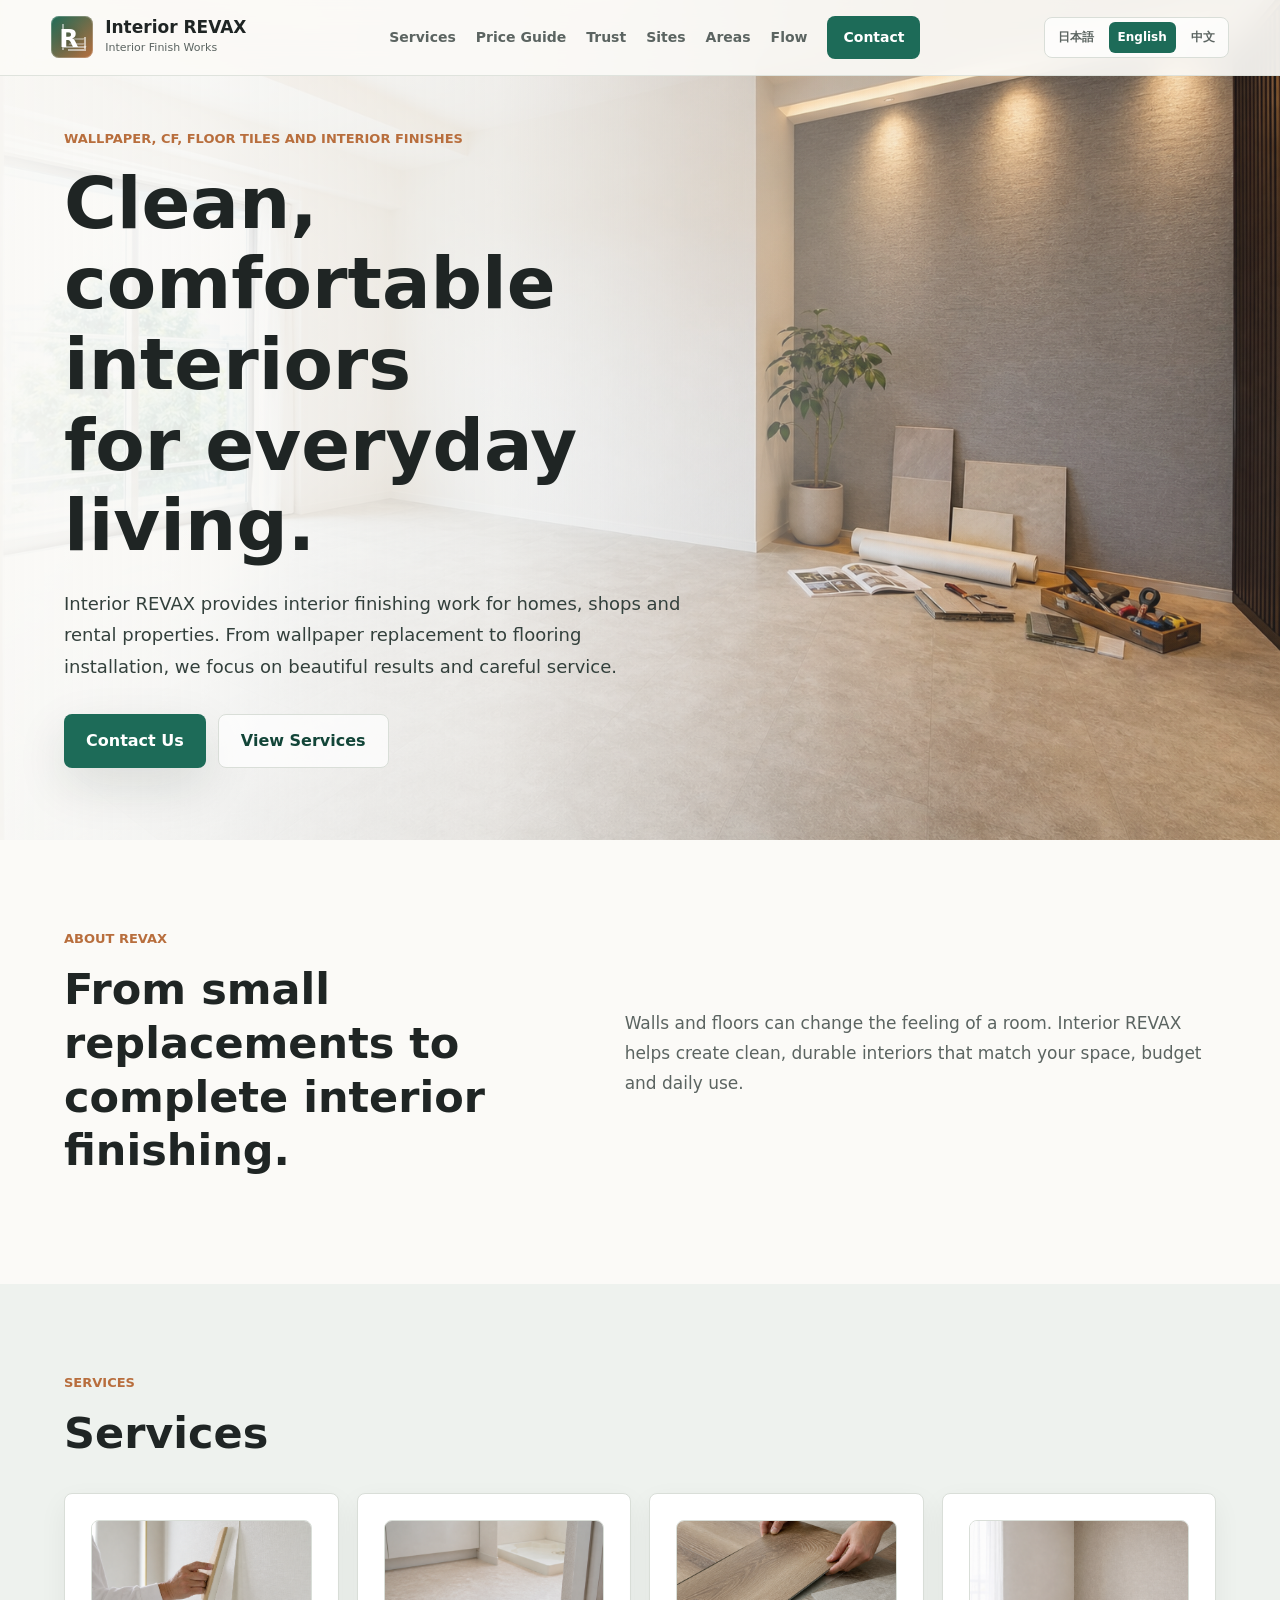
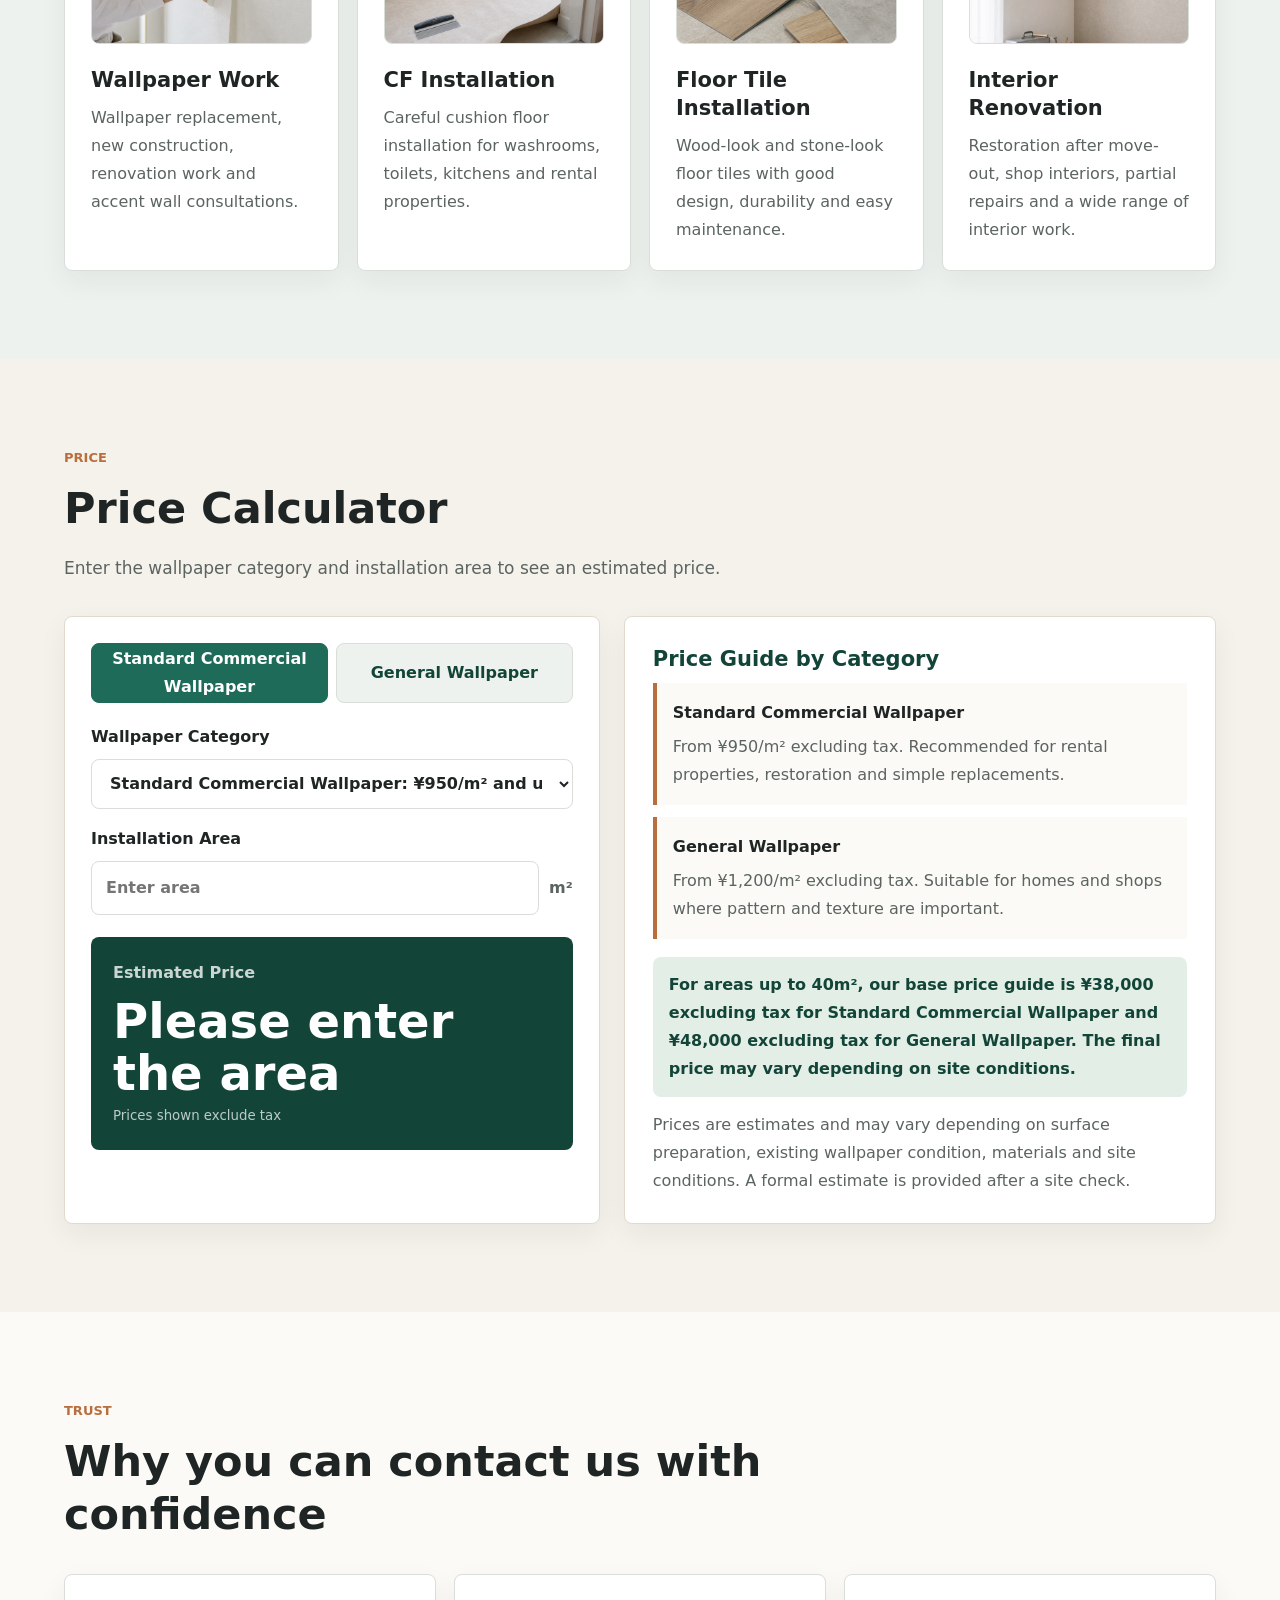
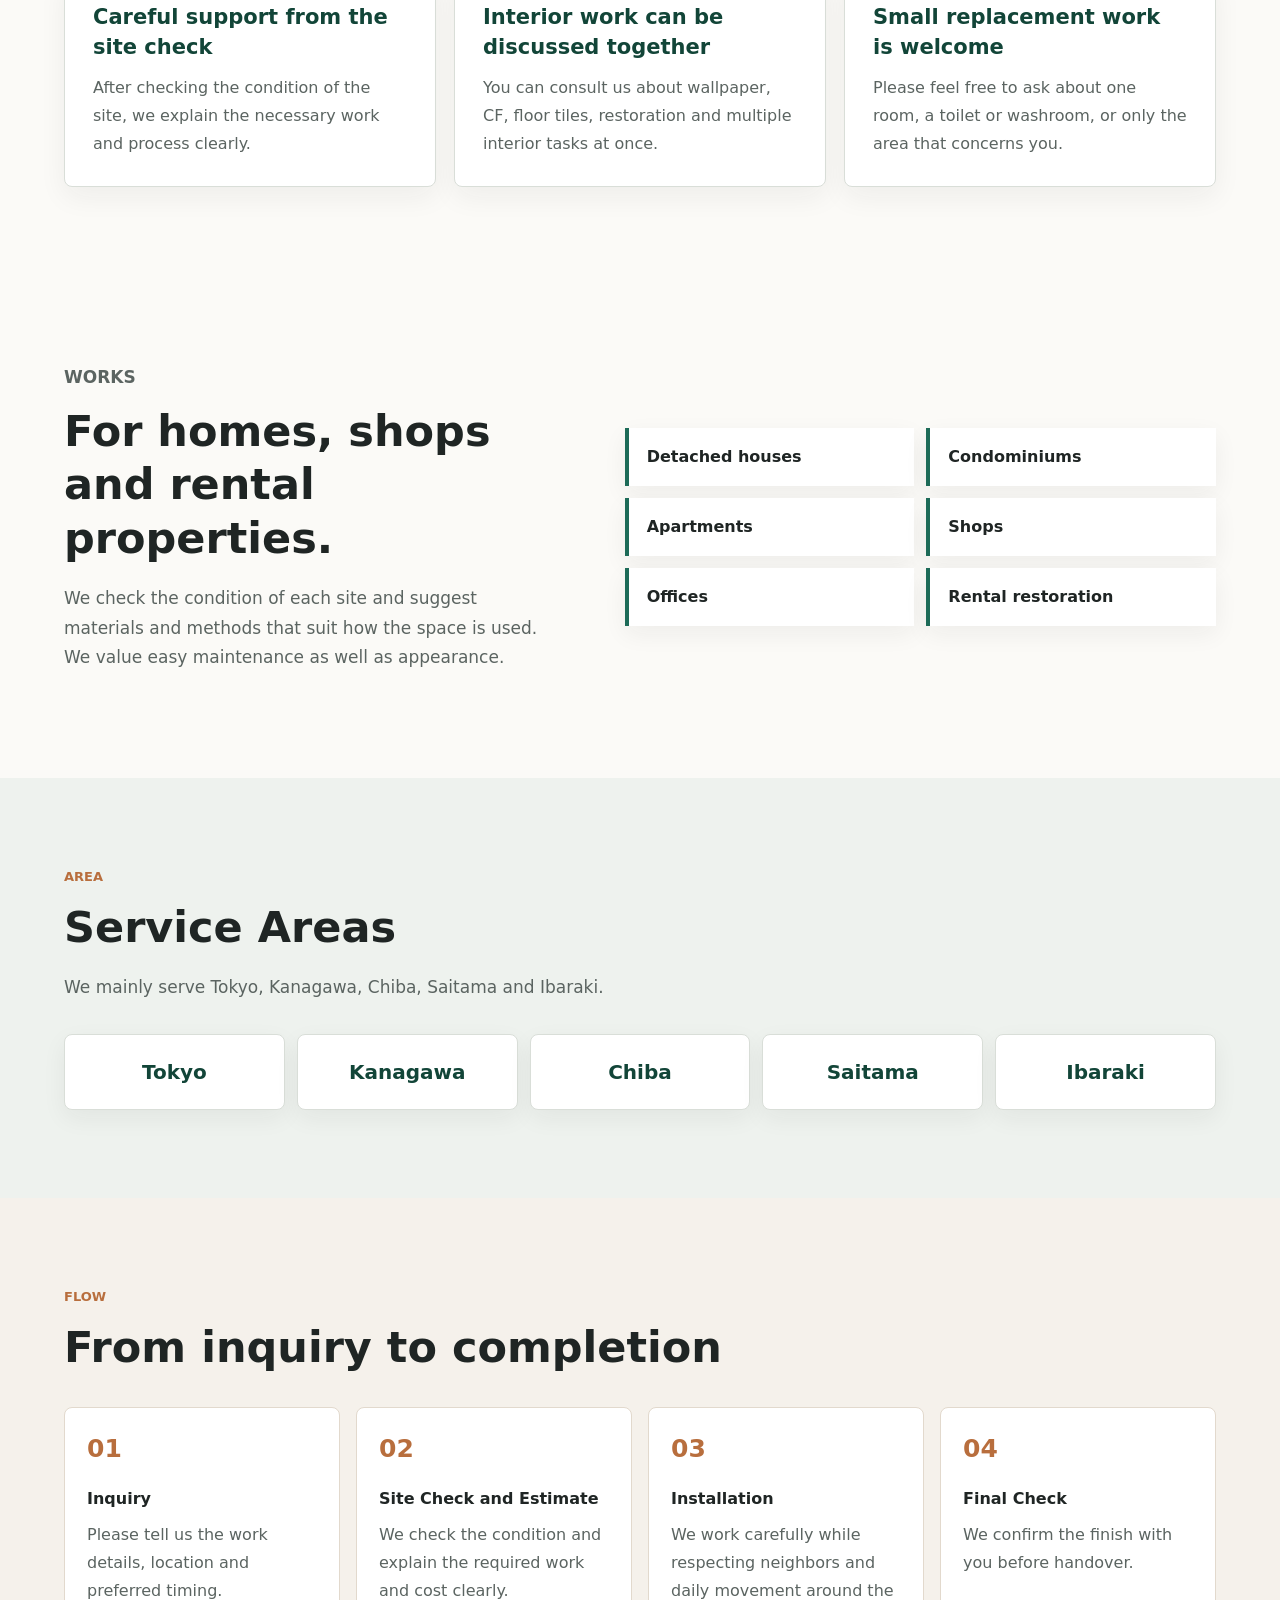
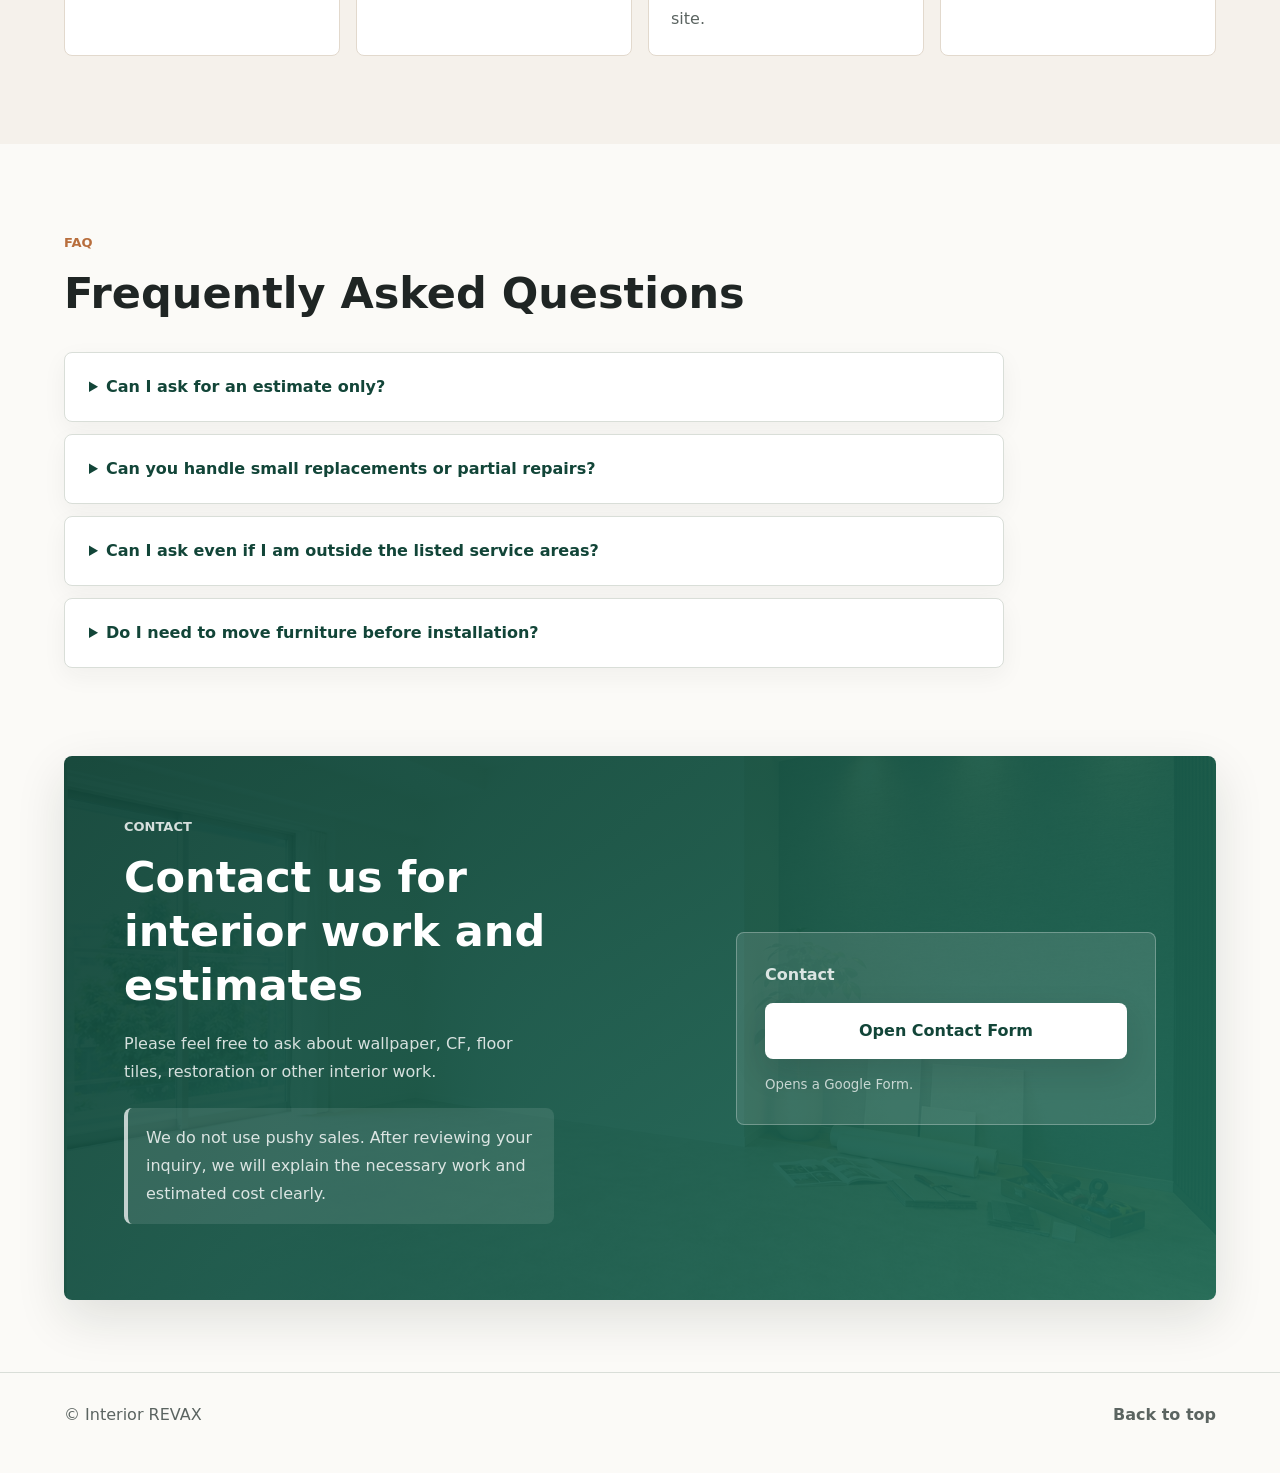
==== commit b1b5a3d6: "Add files via upload" ====
--- a/index.html
+++ b/index.html
@@ -146,7 +146,7 @@
               </div>
             </dl>
             <p class="price-minimum">
-              <strong>For areas up to 40m², the flat rates are ¥38,000 excluding tax for Standard Commercial Wallpaper and ¥48,000 excluding tax for General Wallpaper.</strong>
+              <strong>For areas up to 40m², our base price guide is ¥38,000 excluding tax for Standard Commercial Wallpaper and ¥48,000 excluding tax for General Wallpaper. The final price may vary depending on site conditions.</strong>
             </p>
             <p>
               Prices are estimates and may vary depending on surface preparation, existing wallpaper condition, materials and site conditions.
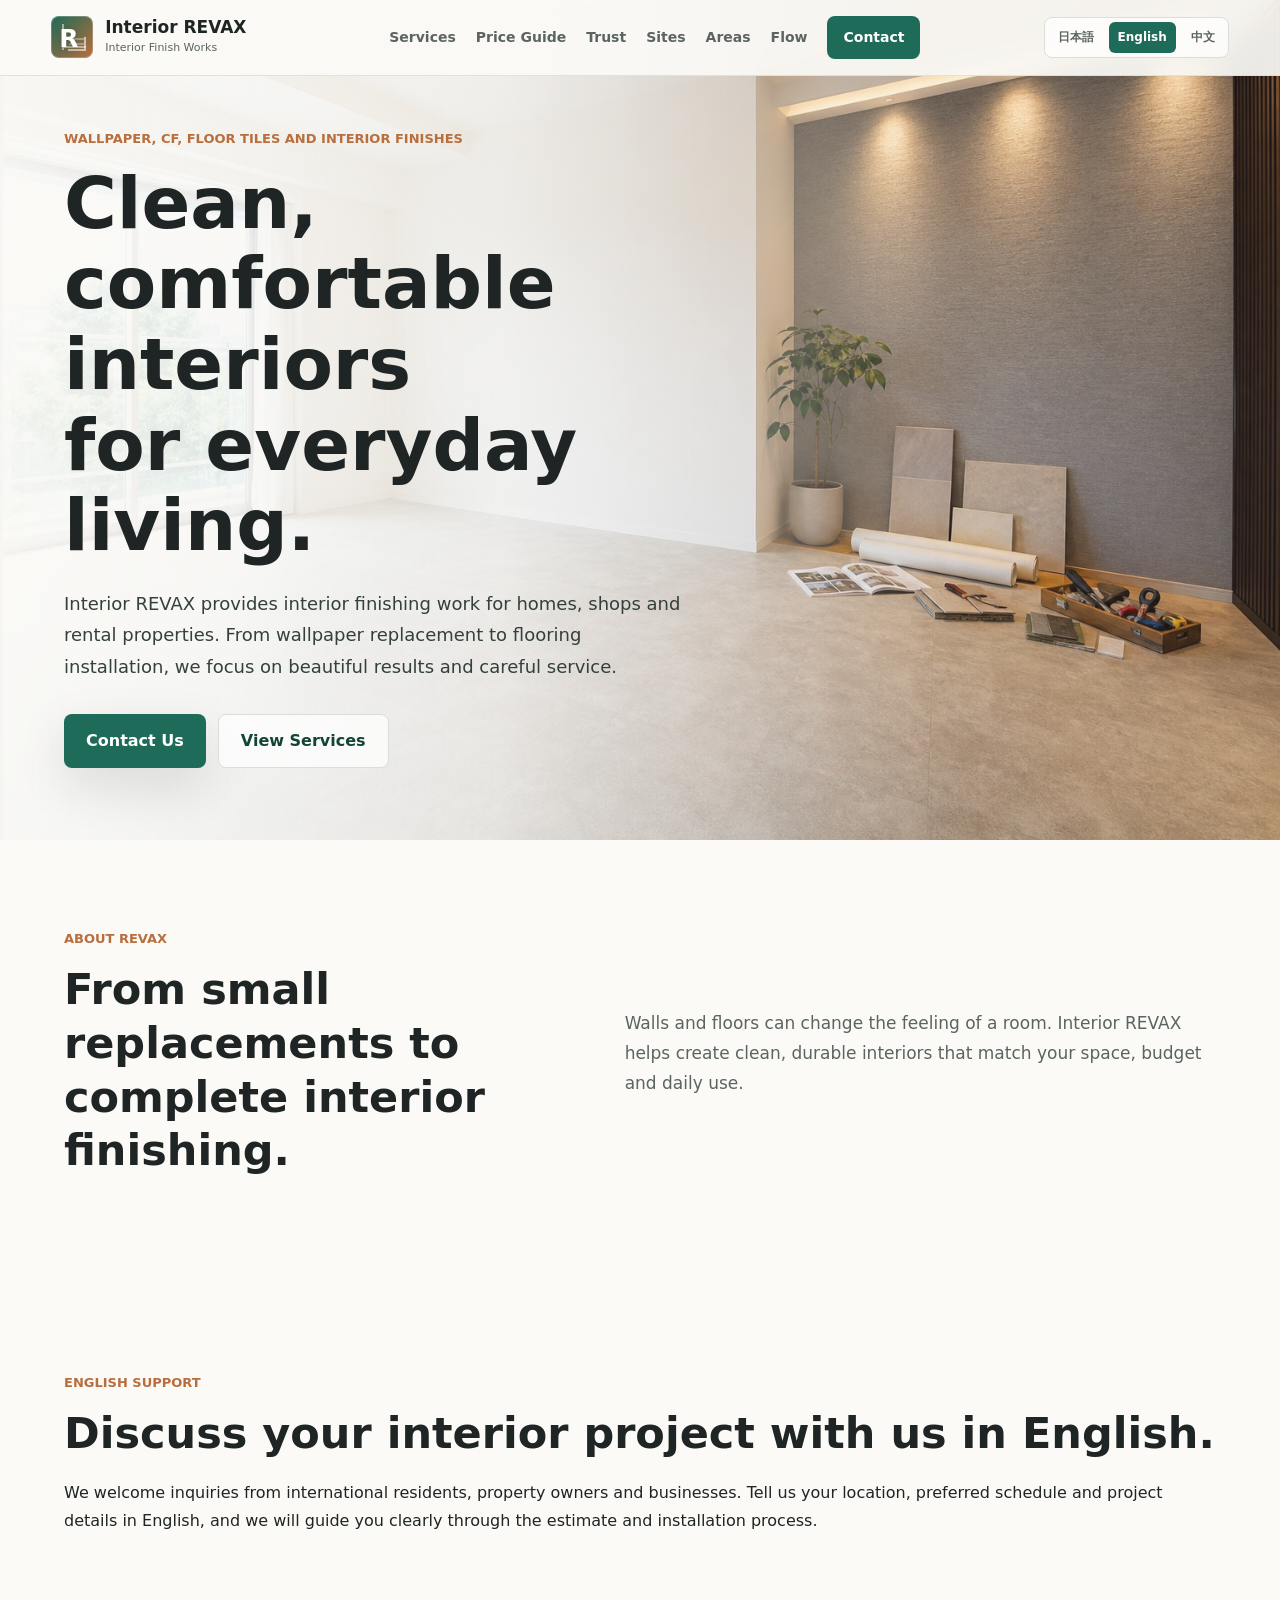
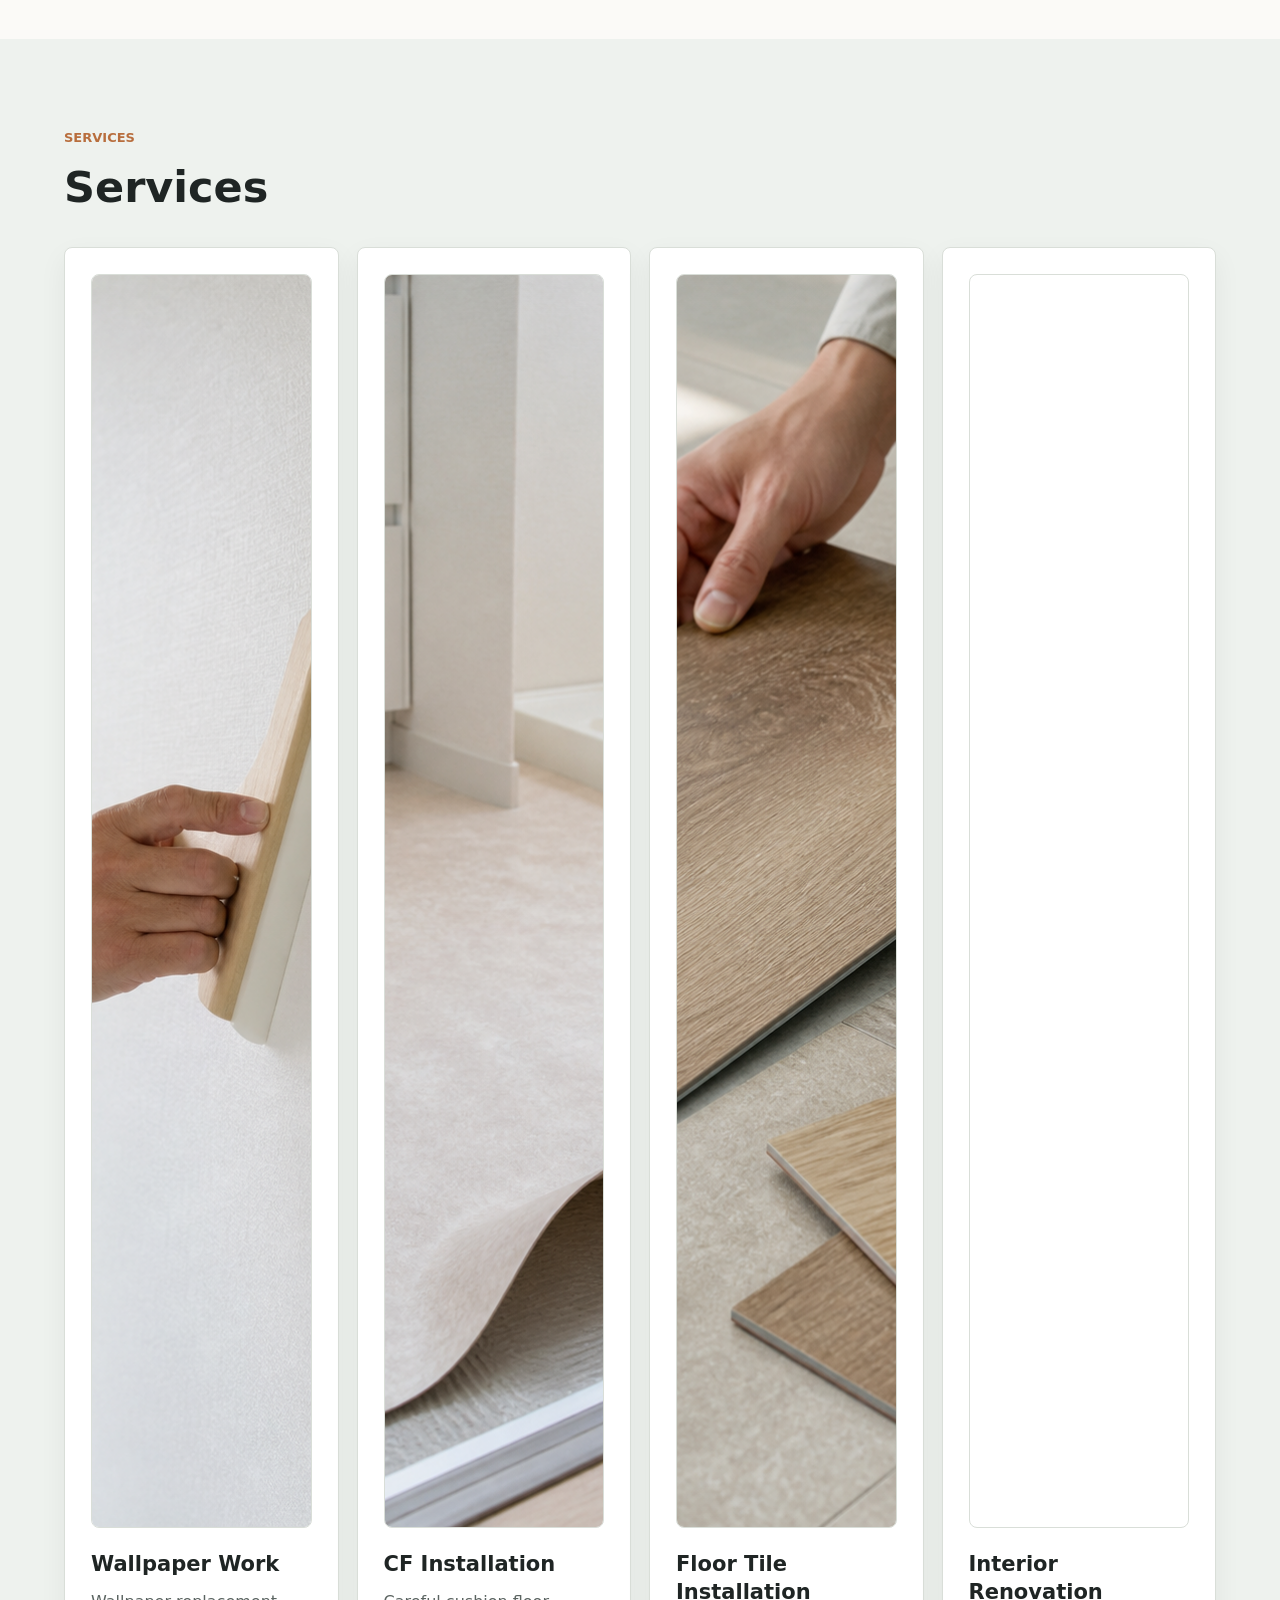
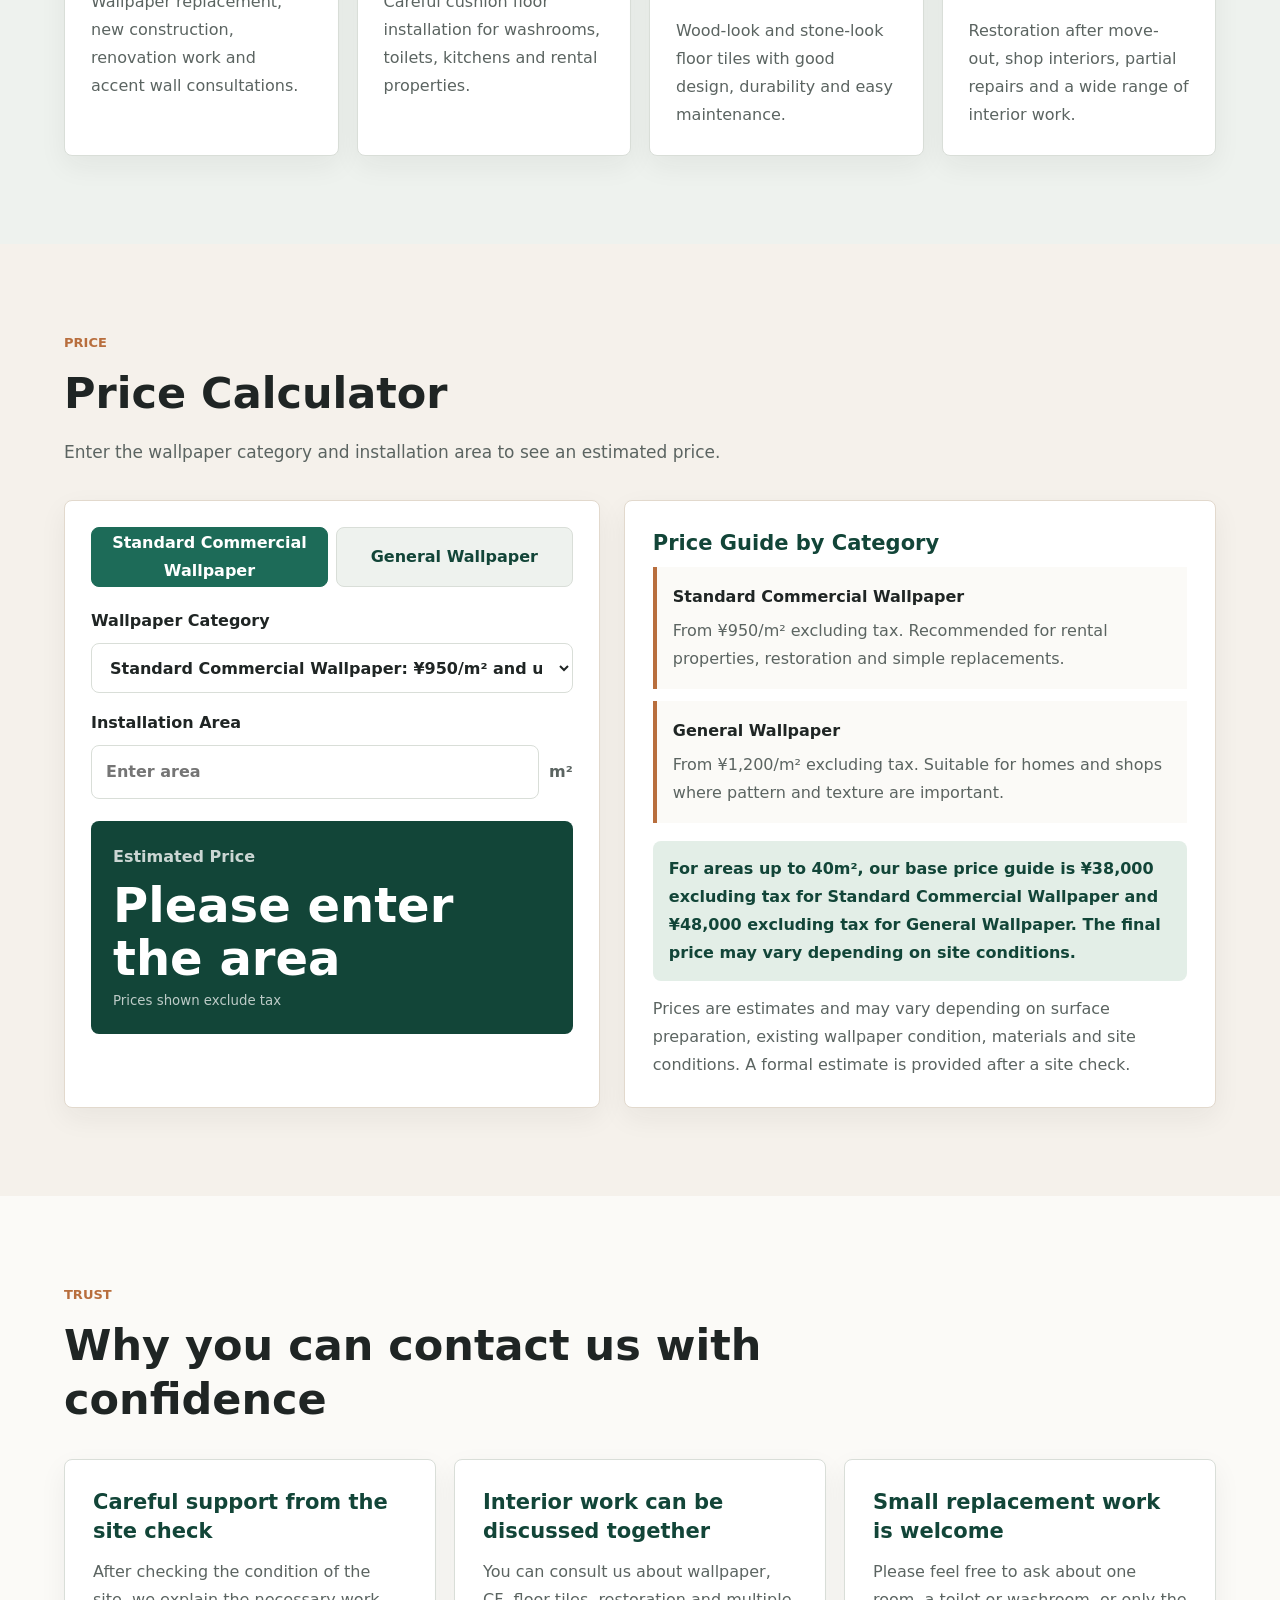
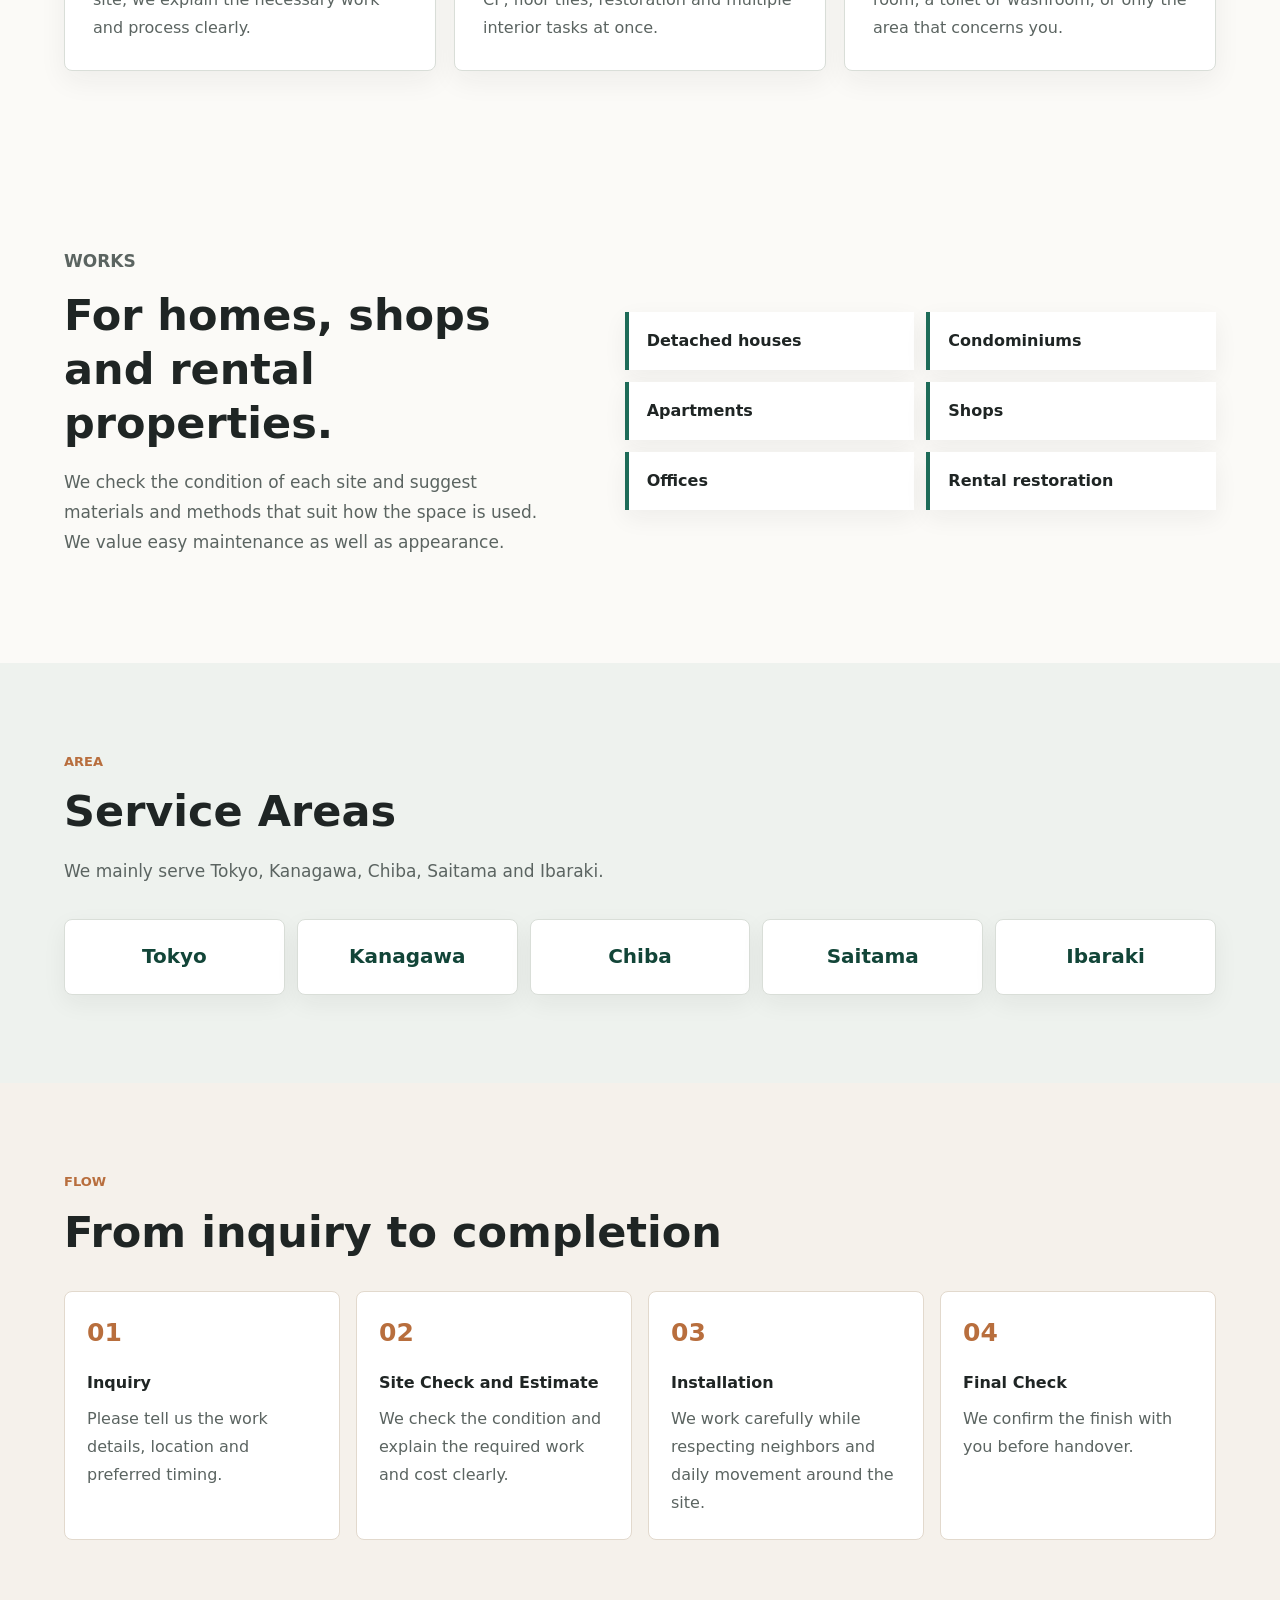
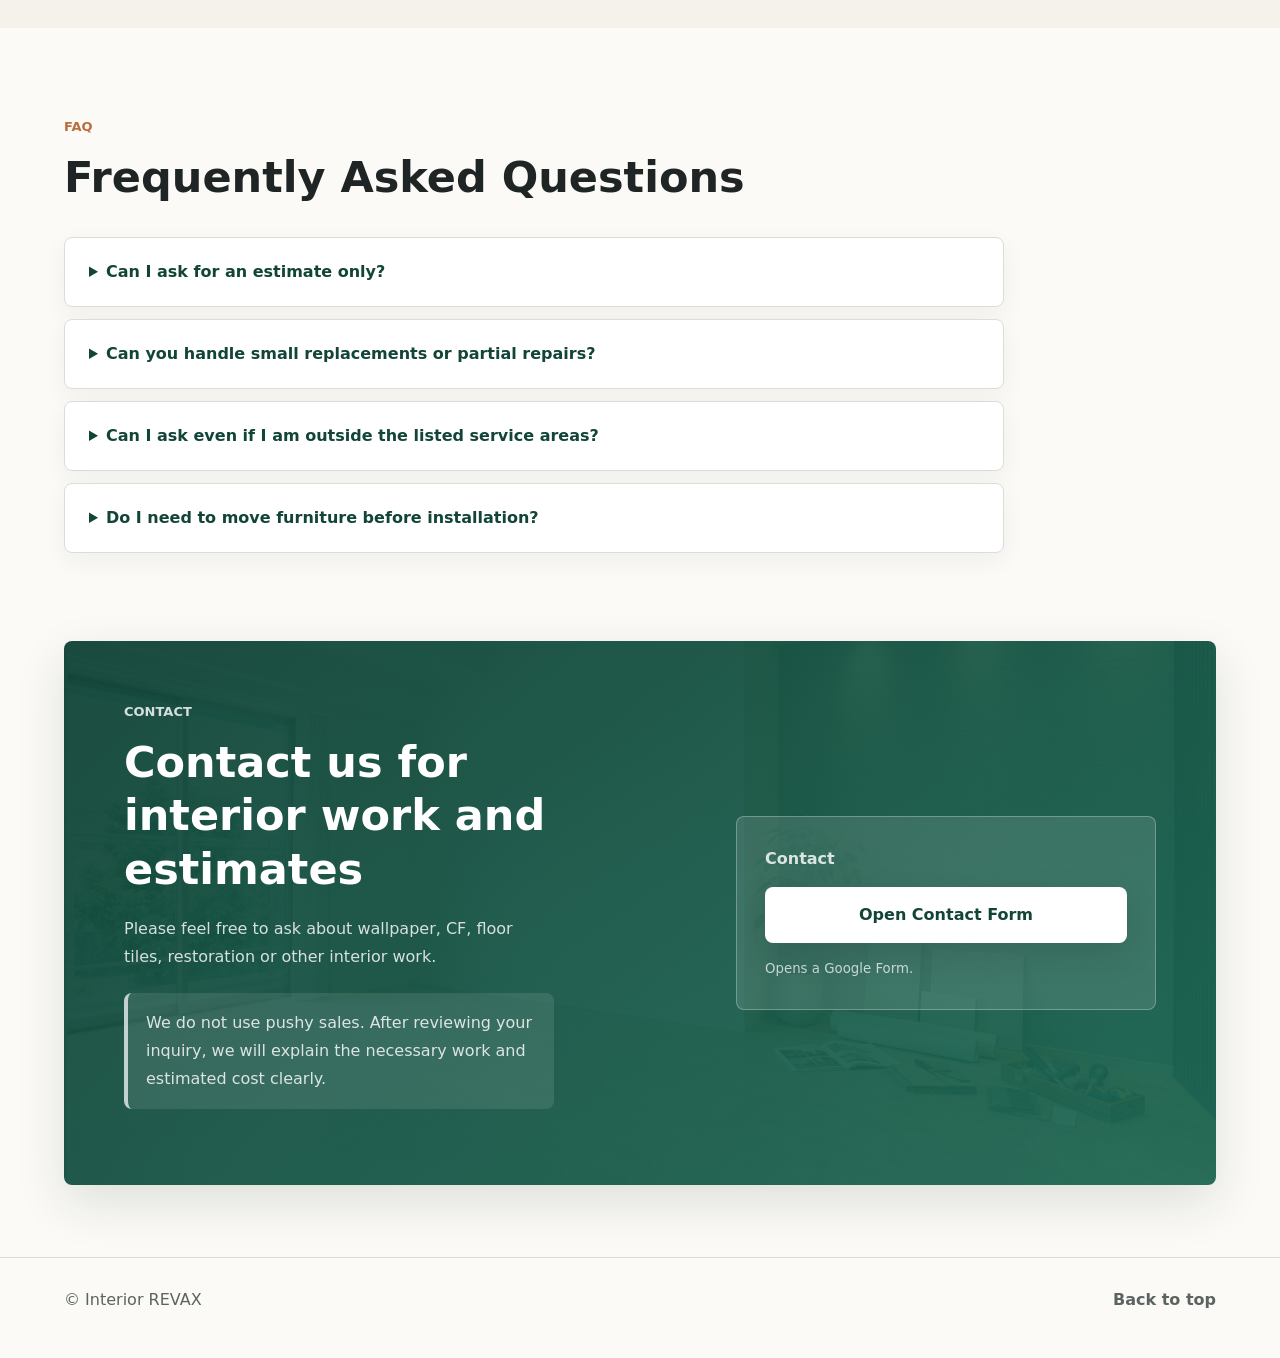
==== commit f8246988: "Update English contact form link" ====
--- a/index.html
+++ b/index.html
@@ -3,12 +3,46 @@
   <head>
     <meta charset="utf-8" />
     <meta name="viewport" content="width=device-width, initial-scale=1" />
-    <title>Interior REVAX | Wallpaper, CF and Floor Tile Installation</title>
+    <title>English-Speaking Wallpaper & Flooring Contractor in Tokyo | Interior REVAX</title>
     <meta
       name="description"
-      content="Interior REVAX provides interior finishing work including wallpaper, cushion flooring, floor tiles, renovations and restoration for homes, shops and rental properties."
+      content="Looking for an English-speaking interior contractor in Tokyo? Interior REVAX provides wallpaper, cushion flooring, floor tile, renovation and rental restoration services across Tokyo, Kanagawa, Chiba, Saitama and Ibaraki."
     />
+    <meta name="robots" content="index, follow, max-image-preview:large" />
+    <link rel="canonical" href="https://interior-revax.com/" />
+    <link rel="alternate" hreflang="en" href="https://interior-revax.com/" />
+    <link rel="alternate" hreflang="ja" href="https://interior-revax.com/ja.html" />
+    <link rel="alternate" hreflang="zh-Hans" href="https://interior-revax.com/zh.html" />
+    <link rel="alternate" hreflang="x-default" href="https://interior-revax.com/" />
+    <meta property="og:type" content="website" />
+    <meta property="og:site_name" content="Interior REVAX" />
+    <meta property="og:title" content="English-Speaking Interior Contractor in Tokyo | Interior REVAX" />
+    <meta property="og:description" content="English support for wallpaper, flooring, renovation and rental restoration across Tokyo and surrounding prefectures." />
+    <meta property="og:url" content="https://interior-revax.com/" />
+    <meta property="og:image" content="https://interior-revax.com/assets/revax-hero.png" />
+    <meta property="og:locale" content="en_US" />
+    <meta name="twitter:card" content="summary_large_image" />
     <link rel="stylesheet" href="styles.css" />
+    <script type="application/ld+json">
+      {
+        "@context": "https://schema.org",
+        "@type": ["Organization", "HomeAndConstructionBusiness"],
+        "name": "Interior REVAX",
+        "url": "https://interior-revax.com/",
+        "email": "revax.int.works@gmail.com",
+        "contactPoint": {
+          "@type": "ContactPoint",
+          "contactType": "customer service",
+          "email": "revax.int.works@gmail.com",
+          "availableLanguage": ["English", "Japanese", "Chinese"]
+        },
+        "image": "https://interior-revax.com/assets/revax-hero.png",
+        "description": "Wallpaper, cushion flooring, floor tile, renovation and restoration services.",
+        "areaServed": ["Tokyo", "Kanagawa", "Chiba", "Saitama", "Ibaraki"],
+        "knowsLanguage": ["en", "ja", "zh"],
+        "serviceType": ["Wallpaper installation", "Cushion flooring installation", "Floor tile installation", "Interior renovation", "Rental property restoration"]
+      }
+    </script>
   </head>
   <body>
     <header class="site-header">
@@ -34,13 +68,13 @@
       <div class="lang-switch" aria-label="Language switcher">
         <a href="ja.html" lang="ja">日本語</a>
         <a class="active" href="index.html" lang="en" aria-current="page">English</a>
-        <a href="zh.html" lang="zh">中文</a>
+        <a href="zh.html" lang="zh-Hans">中文</a>
       </div>
     </header>
 
     <main id="top">
       <section class="hero">
-        <img class="hero-image" src="assets/revax-hero.png" alt="Bright, clean room after interior renovation" />
+        <img class="hero-image" src="assets/revax-hero.png" alt="Bright, clean room after interior renovation" width="1536" height="1024" fetchpriority="high" />
         <div class="hero-shade" aria-hidden="true"></div>
         <div class="hero-content">
           <p class="eyebrow">Wallpaper, CF, Floor Tiles and Interior Finishes</p>
@@ -70,6 +104,17 @@
         </p>
       </section>
 
+      <section class="section language-support">
+        <div>
+          <p class="section-label">English Support</p>
+          <h2>Discuss your interior project with us in English.</h2>
+        </div>
+        <p>
+          We welcome inquiries from international residents, property owners and businesses.
+          Tell us your location, preferred schedule and project details in English, and we will guide you clearly through the estimate and installation process.
+        </p>
+      </section>
+
       <section id="services" class="section services">
         <div class="section-head">
           <p class="section-label">Services</p>
@@ -77,22 +122,22 @@
         </div>
         <div class="service-grid">
           <article class="service-card">
-            <img class="service-photo" src="assets/service-wallpaper.png" alt="Wallpaper installation image" />
+            <img class="service-photo" src="assets/service-wallpaper.png" alt="Wallpaper installation image" width="1254" height="1254" loading="lazy" decoding="async" />
             <h3>Wallpaper Work</h3>
             <p>Wallpaper replacement, new construction, renovation work and accent wall consultations.</p>
           </article>
           <article class="service-card">
-            <img class="service-photo" src="assets/service-cf.png" alt="Cushion flooring installation image" />
+            <img class="service-photo" src="assets/service-cf.png" alt="Cushion flooring installation image" width="1254" height="1254" loading="lazy" decoding="async" />
             <h3>CF Installation</h3>
             <p>Careful cushion floor installation for washrooms, toilets, kitchens and rental properties.</p>
           </article>
           <article class="service-card">
-            <img class="service-photo" src="assets/service-floor-tile.png" alt="Floor tile installation image" />
+            <img class="service-photo" src="assets/service-floor-tile.png" alt="Floor tile installation image" width="1254" height="1254" loading="lazy" decoding="async" />
             <h3>Floor Tile Installation</h3>
             <p>Wood-look and stone-look floor tiles with good design, durability and easy maintenance.</p>
           </article>
           <article class="service-card">
-            <img class="service-photo" src="assets/service-renovation.png" alt="Interior renovation image" />
+            <img class="service-photo" src="assets/service-renovation.png" alt="Interior renovation image" width="1254" height="1254" loading="lazy" decoding="async" />
             <h3>Interior Renovation</h3>
             <p>Restoration after move-out, shop interiors, partial repairs and a wide range of interior work.</p>
           </article>
@@ -272,7 +317,7 @@
         </div>
         <div class="contact-box">
           <p class="contact-note">Contact</p>
-          <a class="contact-form-button" href="https://docs.google.com/forms/d/e/1FAIpQLSfQx-ib5fO8I9krYBbQNBjTHL38Z9sC25h12mWPfmRZ4zj5ZQ/viewform" target="_blank" rel="noopener">
+          <a class="contact-form-button" href="https://docs.google.com/forms/d/e/1FAIpQLSf8QBoB3PaW2B-mKESFTkr08KPO5xT0MZK11BHxaikmGxSe8g/viewform" target="_blank" rel="noopener">
             Open Contact Form
           </a>
           <small>Opens a Google Form.</small>
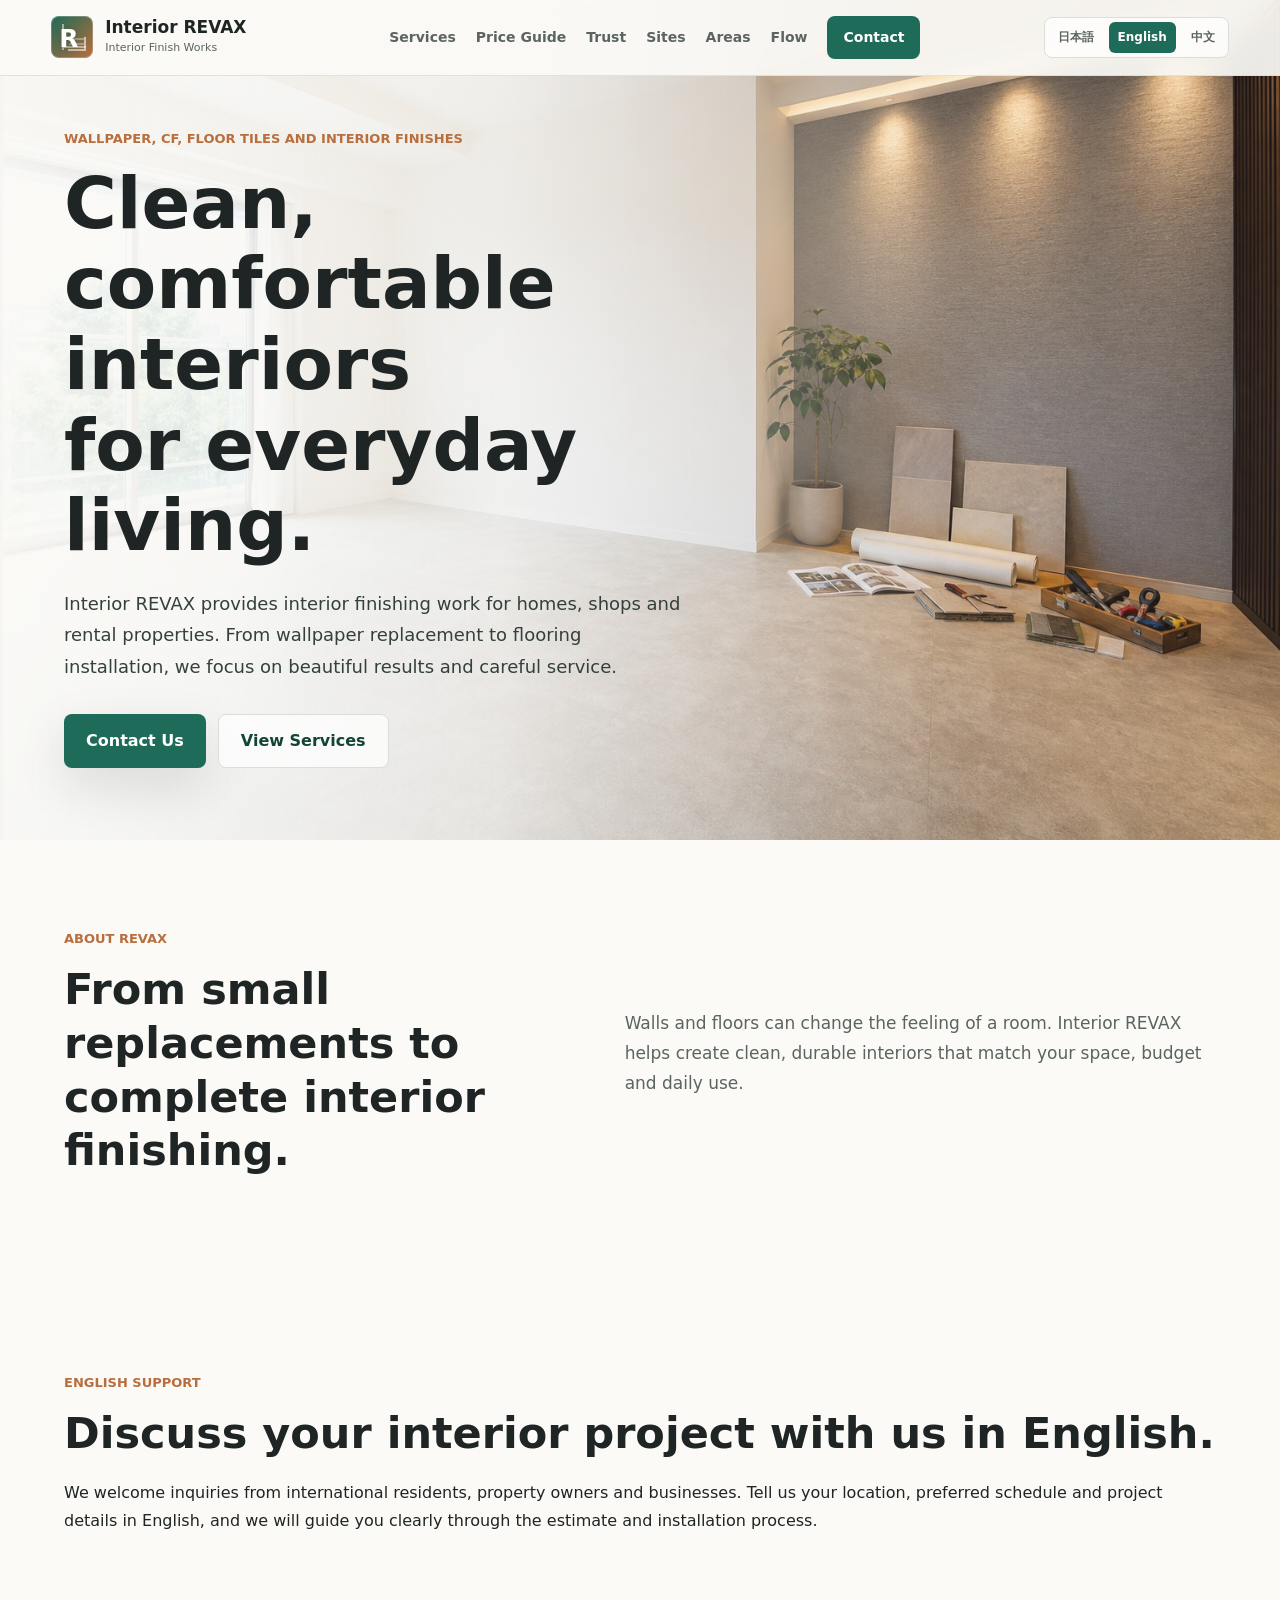
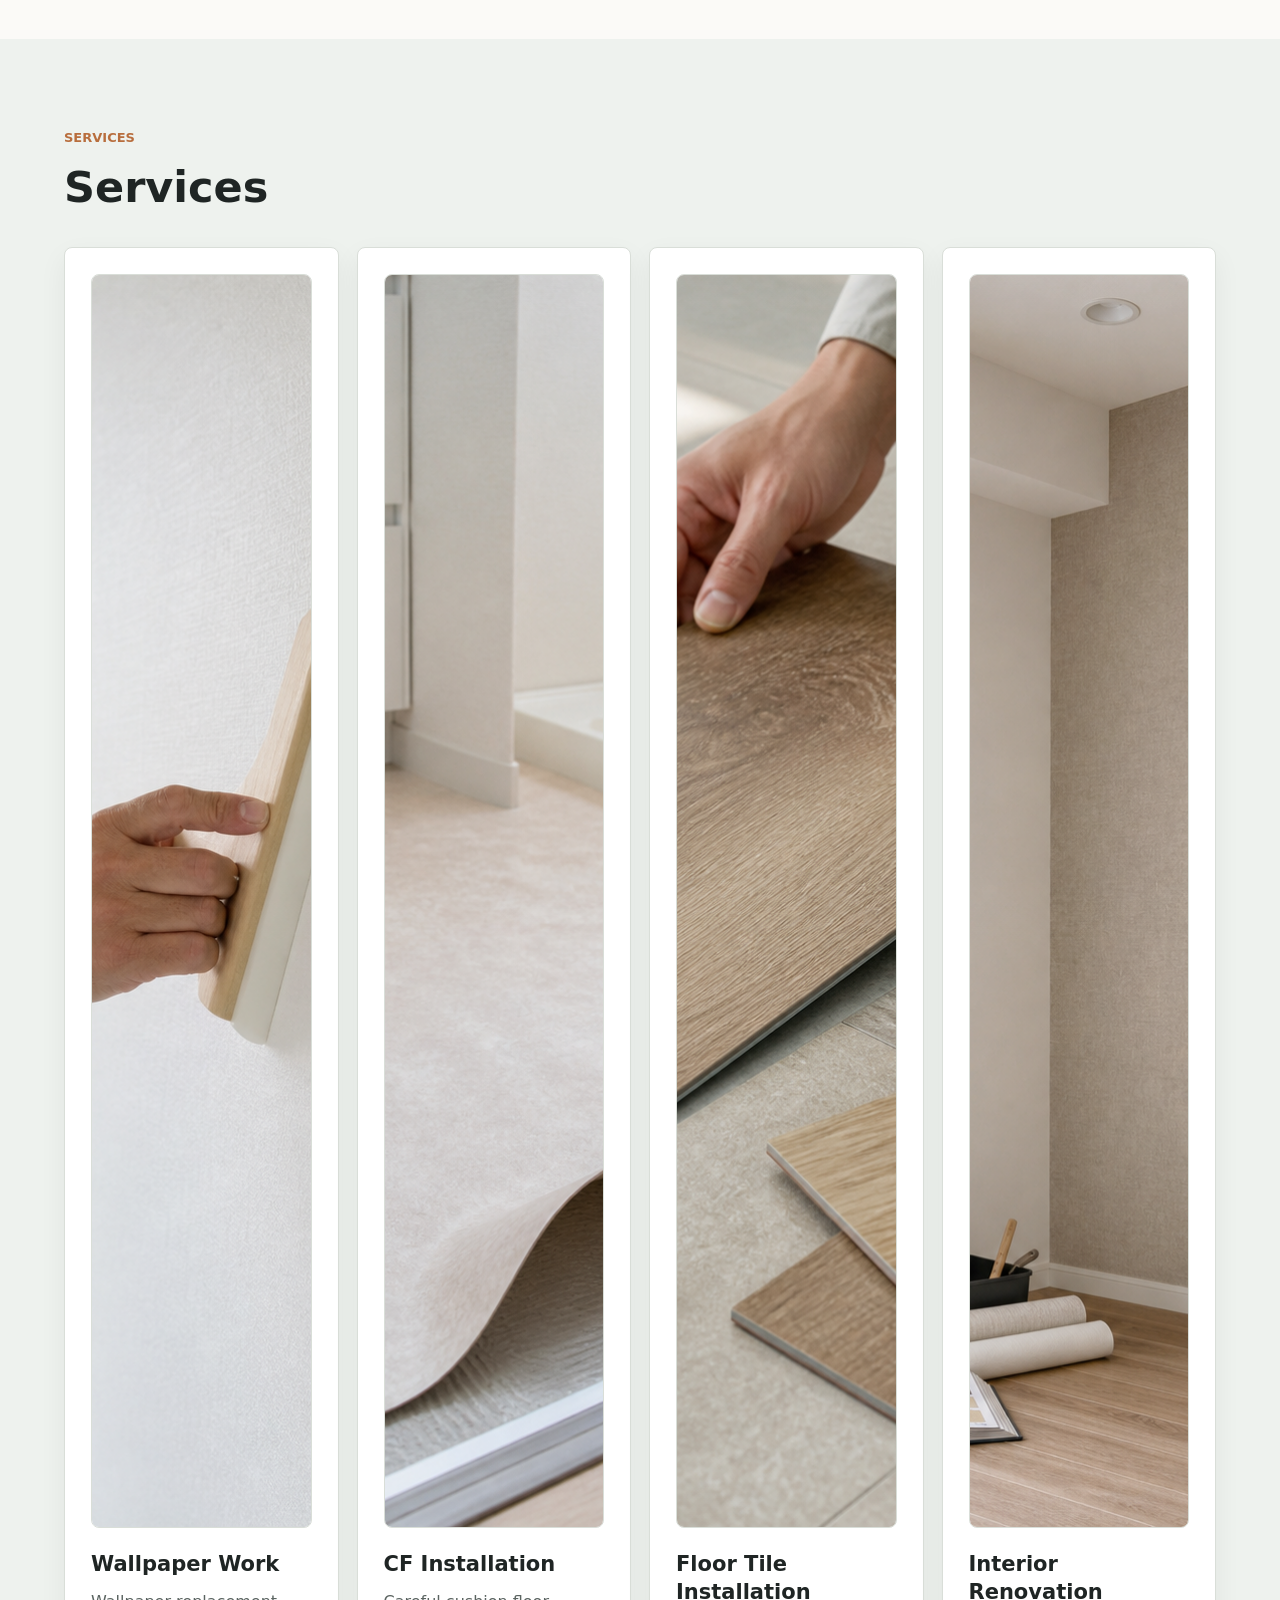
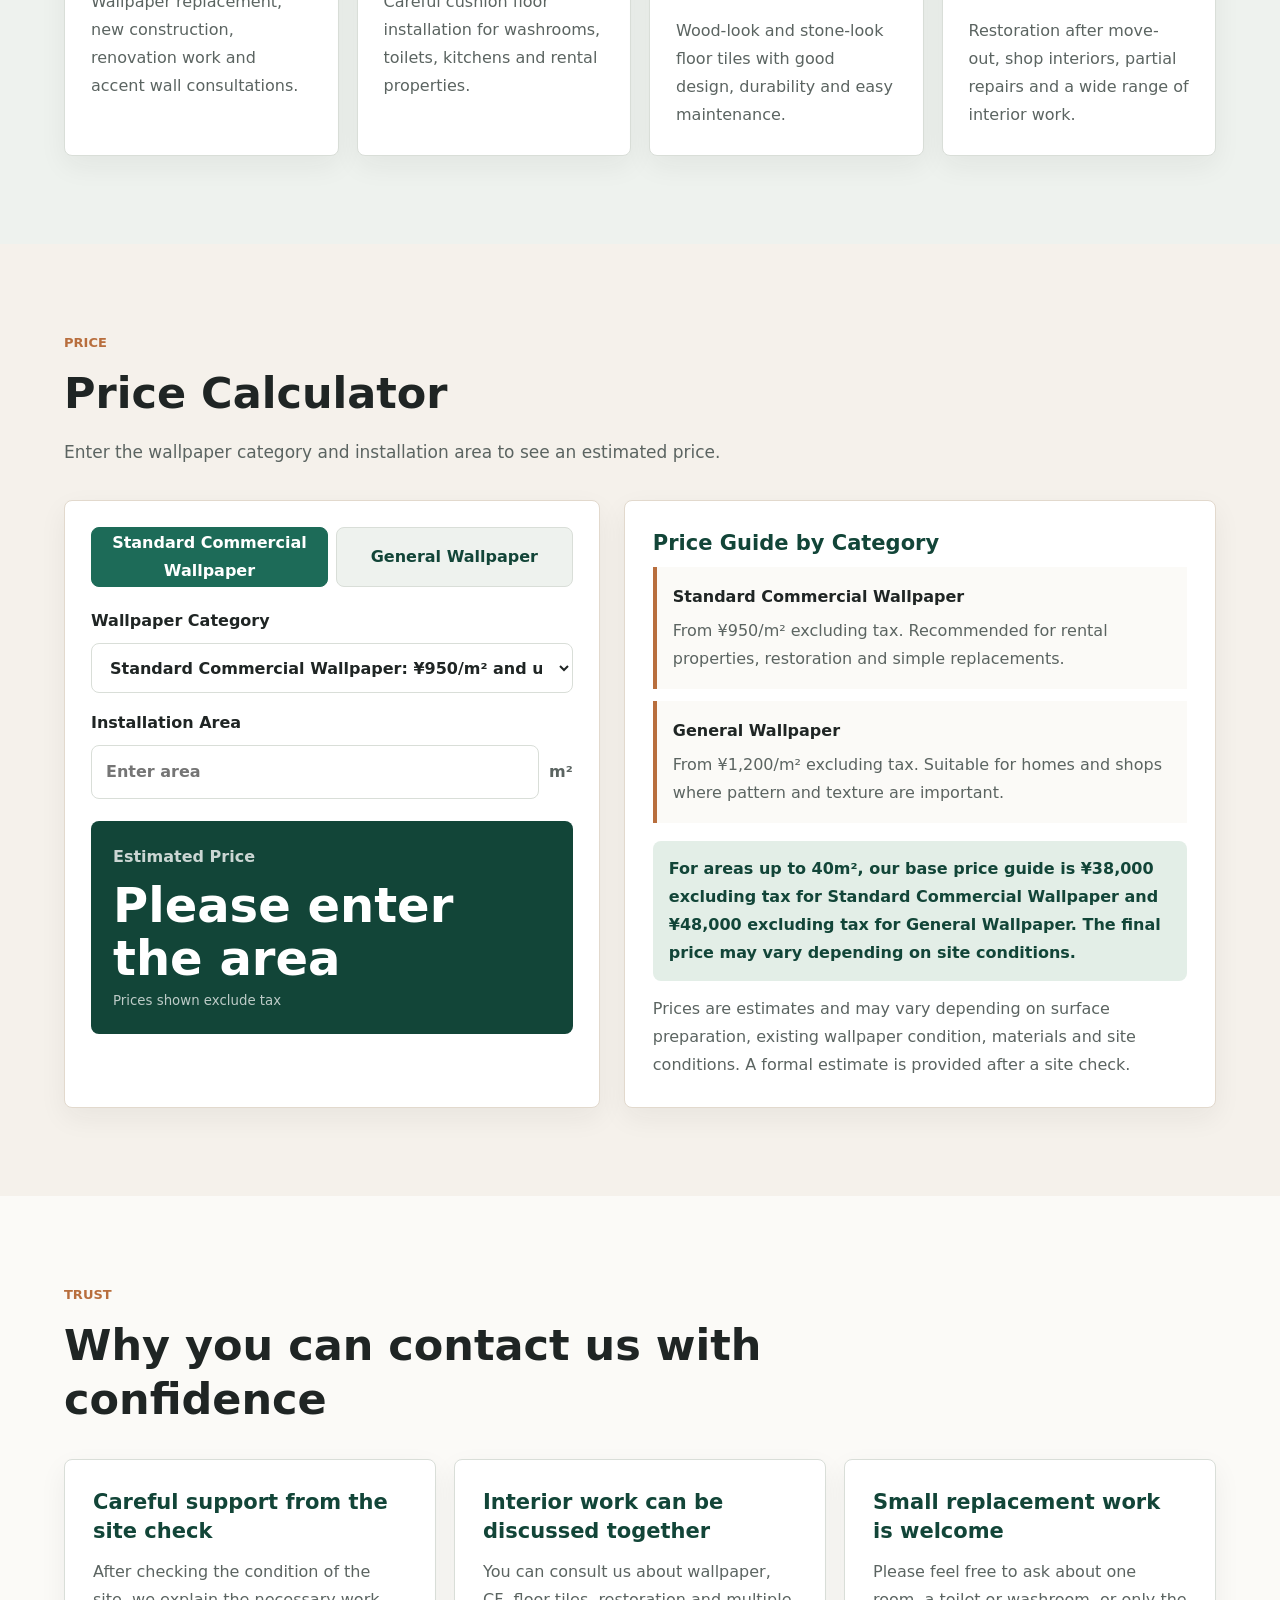
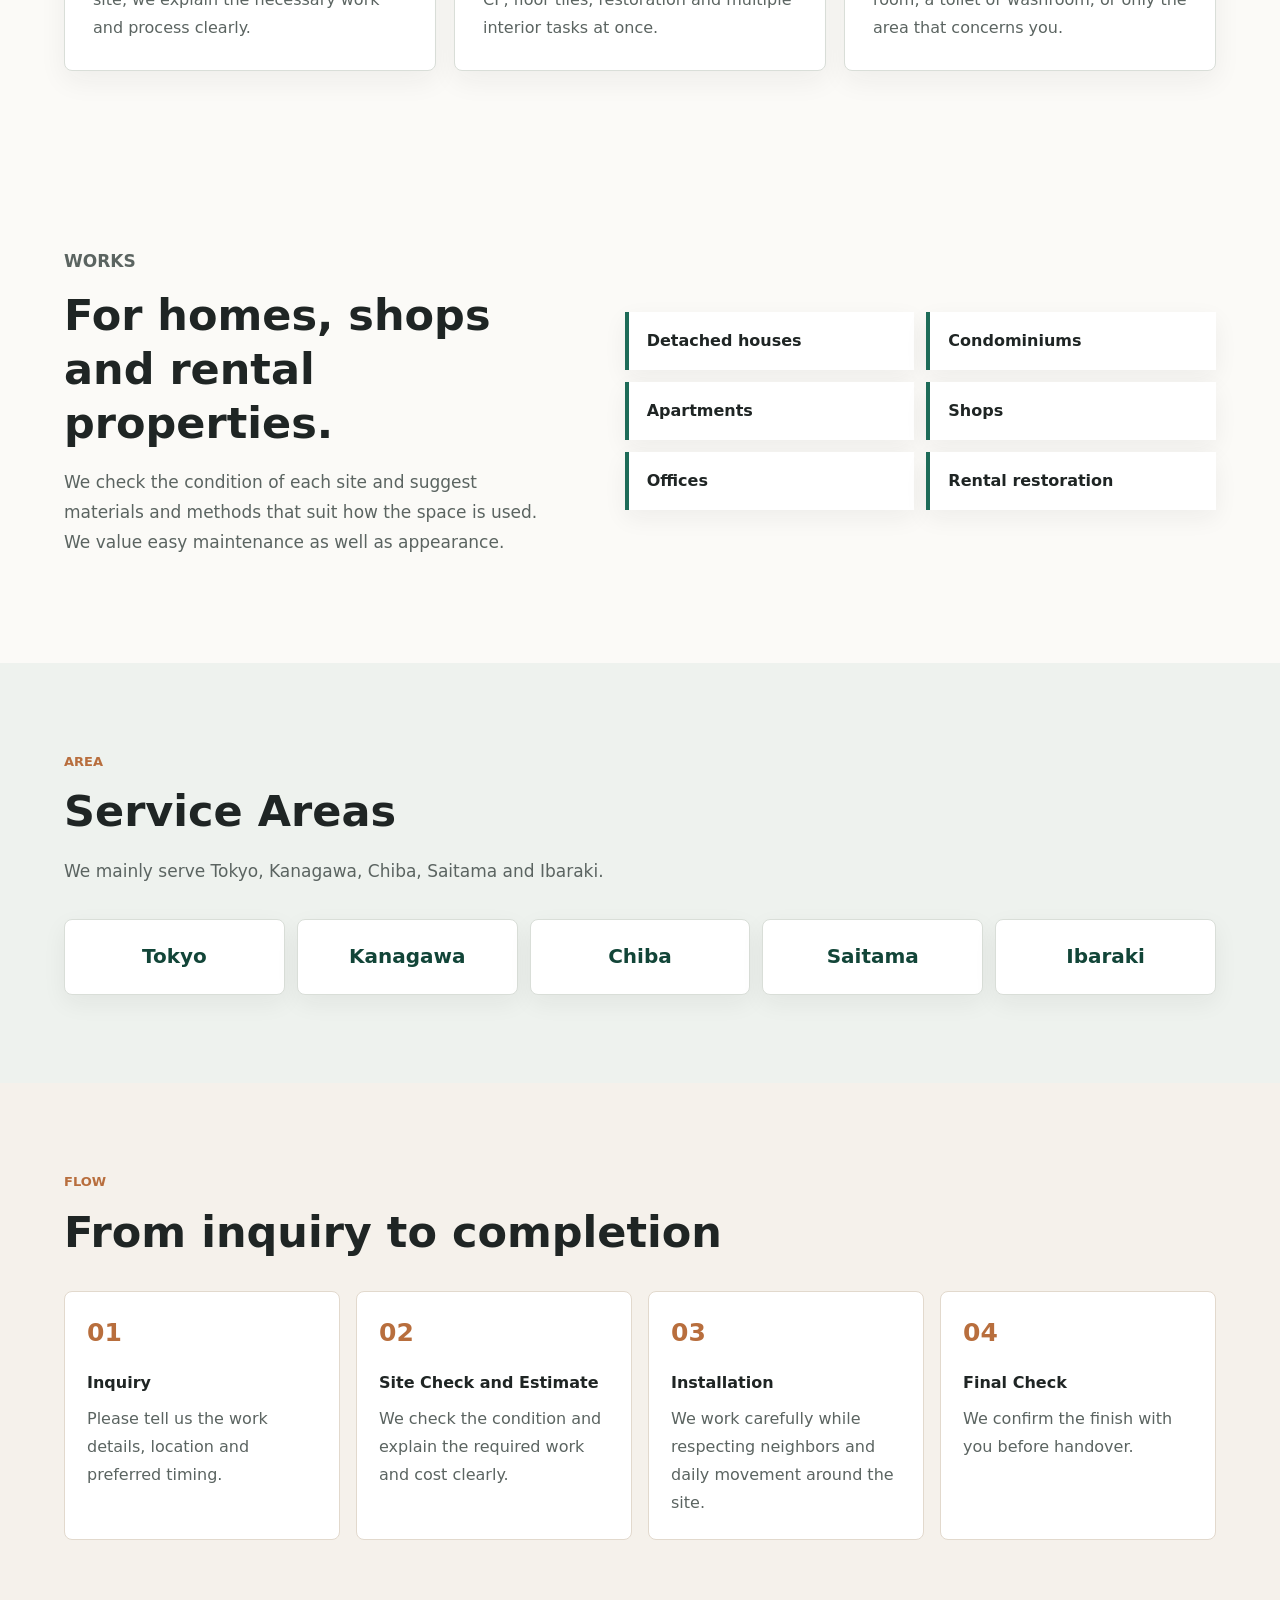
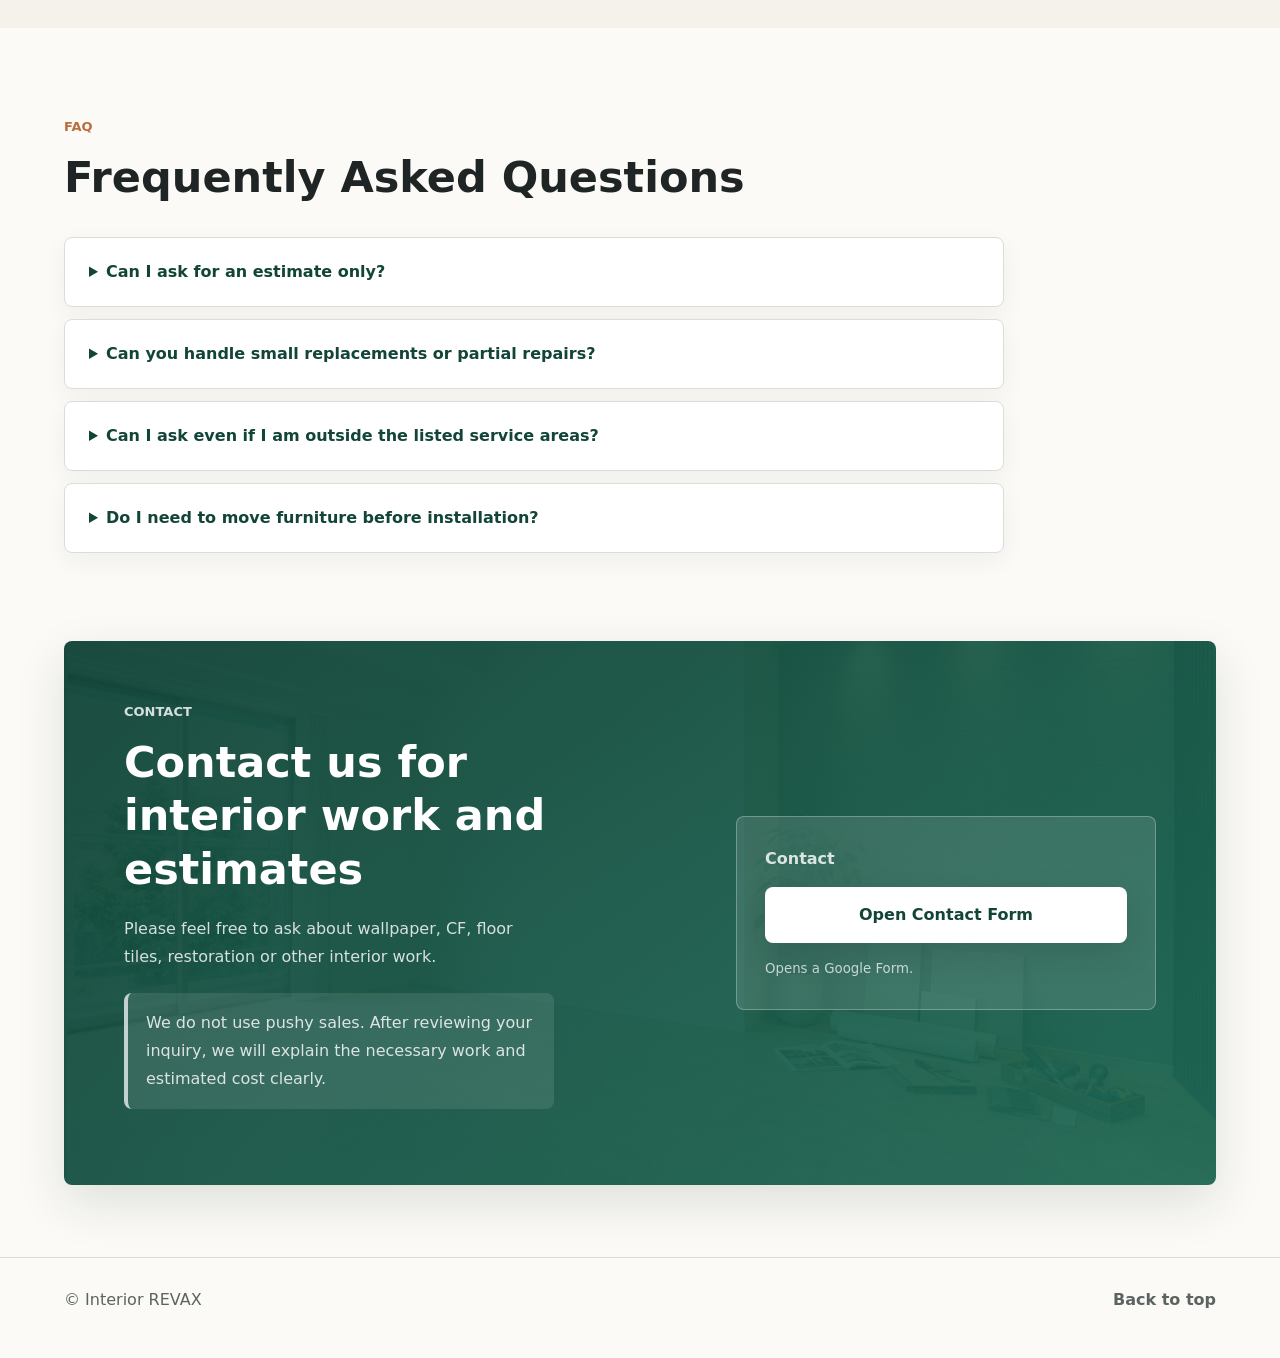
==== commit 264dc7d3: "Add Google Search Console verification" ====
--- a/index.html
+++ b/index.html
@@ -3,6 +3,7 @@
   <head>
     <meta charset="utf-8" />
     <meta name="viewport" content="width=device-width, initial-scale=1" />
+    <meta name="google-site-verification" content="7heVF5fGYjanH_UNLH_YW7J4oHfIB_axHN0STTuZCMc" />
     <title>English-Speaking Wallpaper & Flooring Contractor in Tokyo | Interior REVAX</title>
     <meta
       name="description"
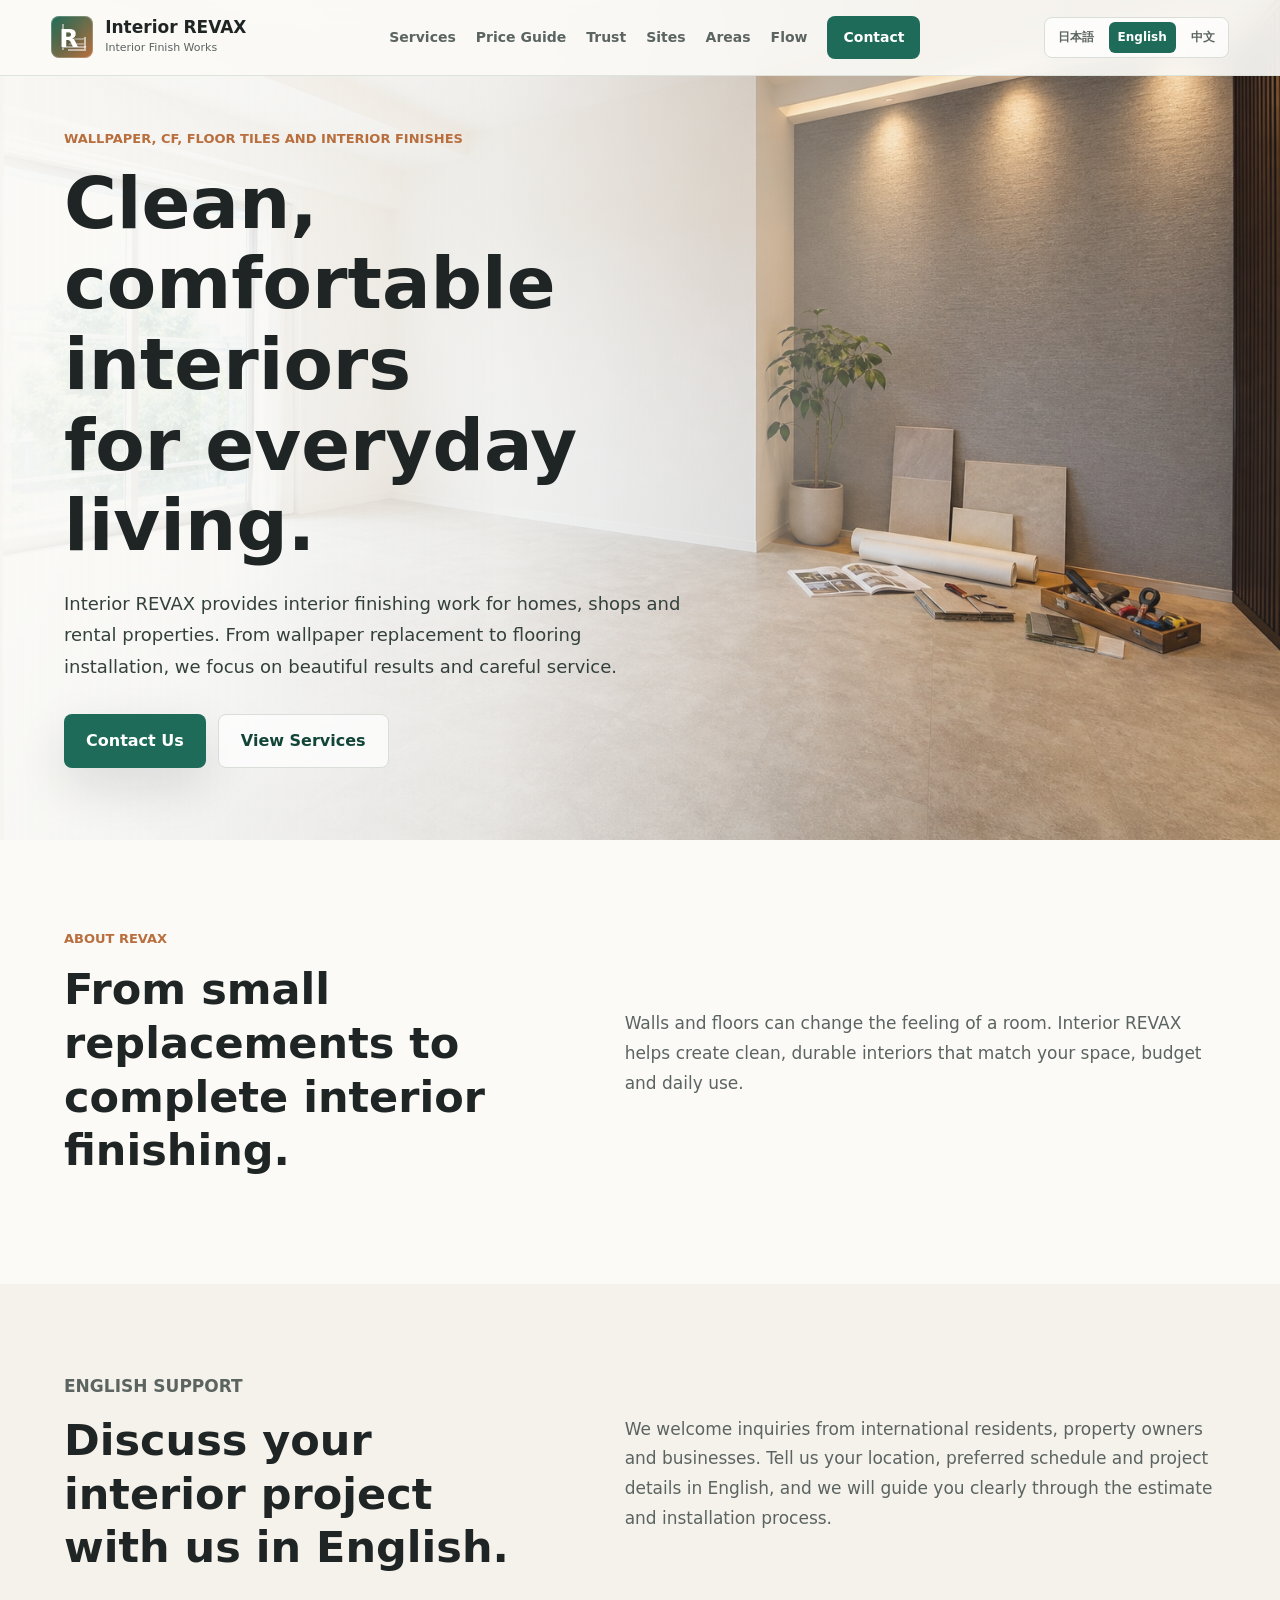
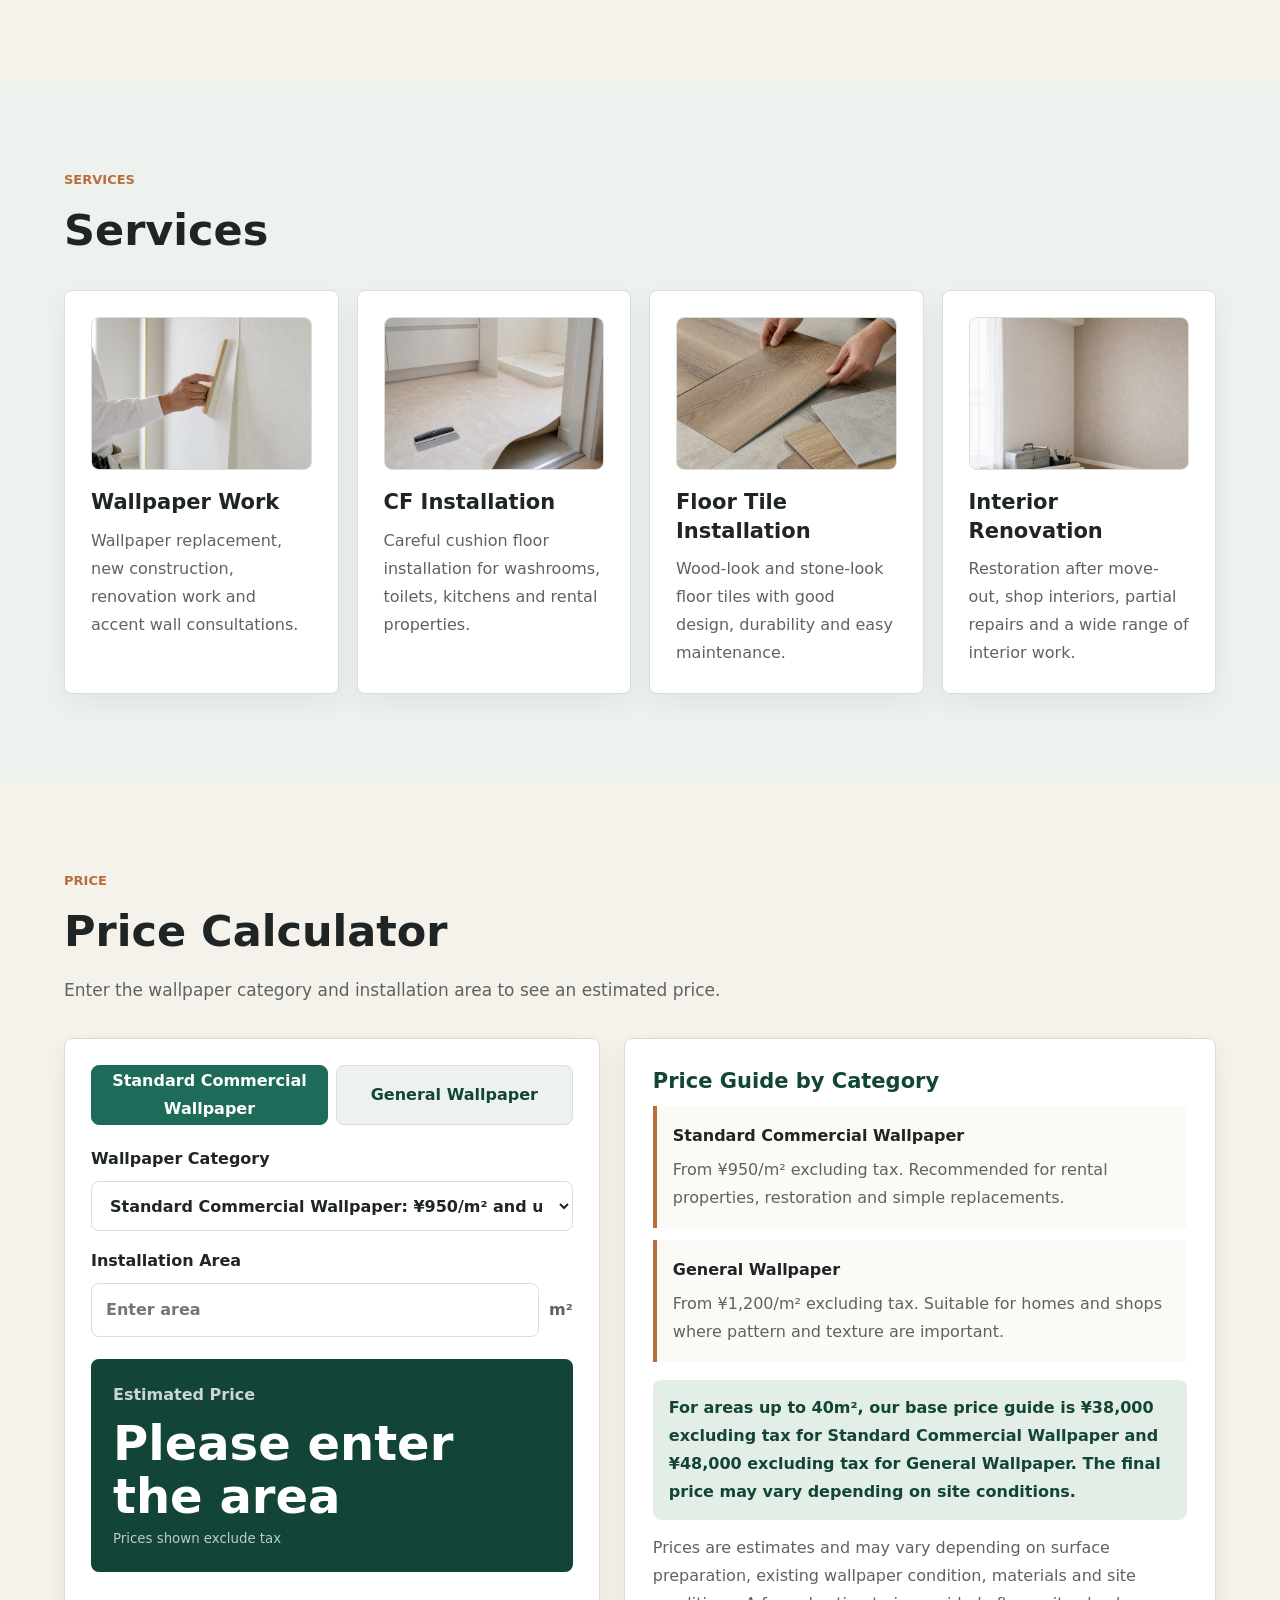
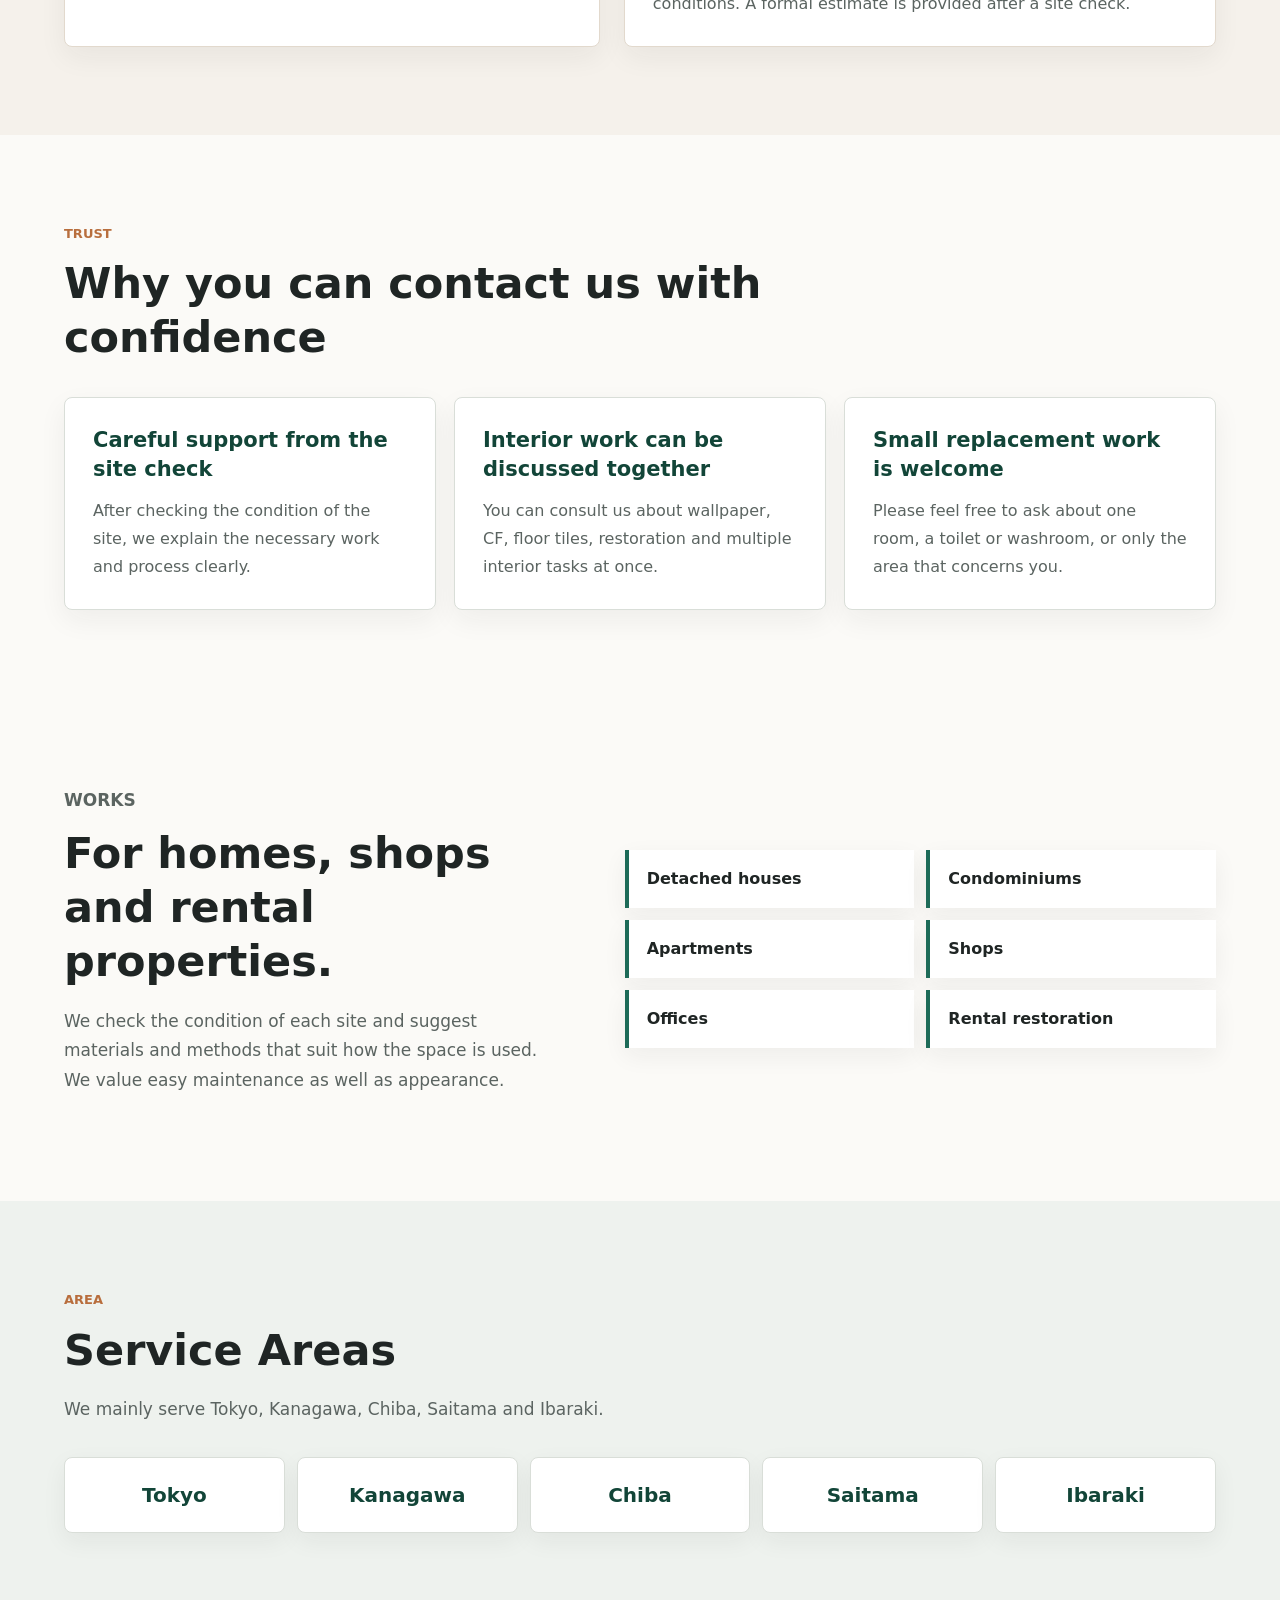
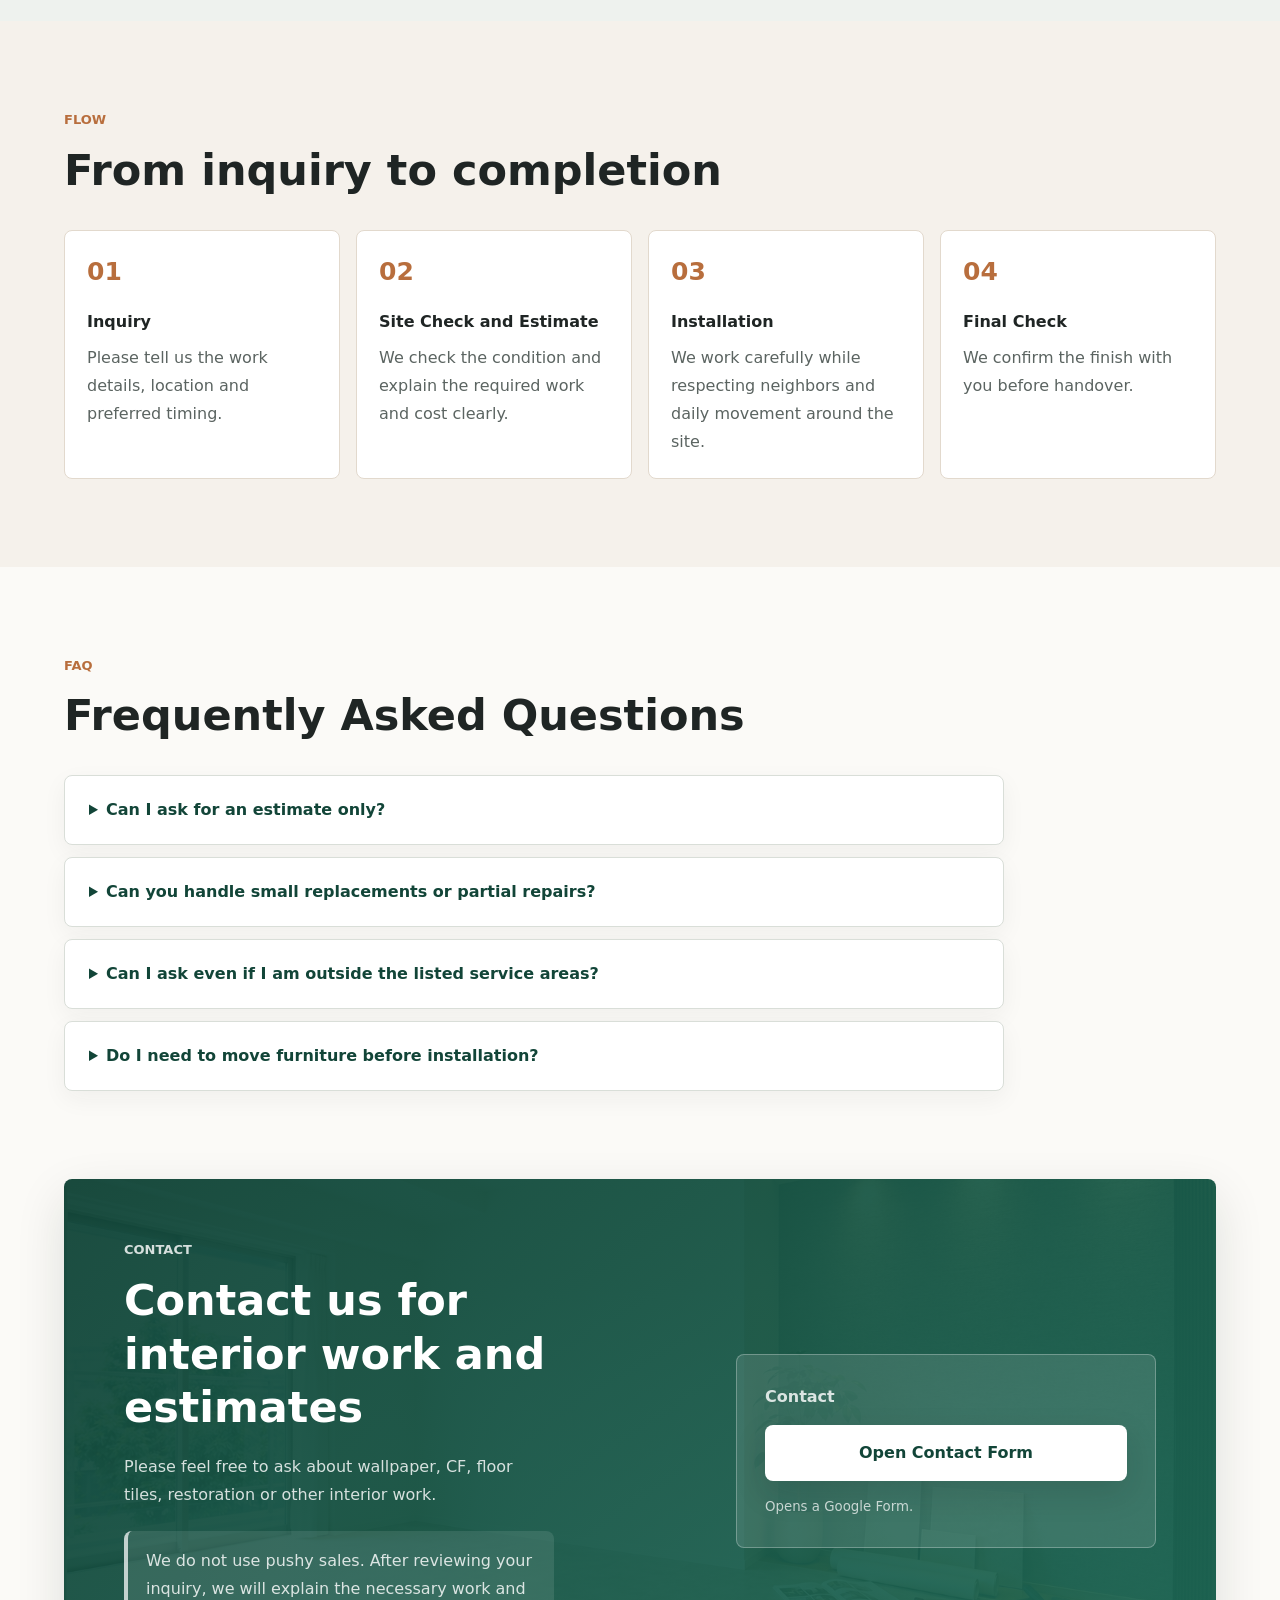
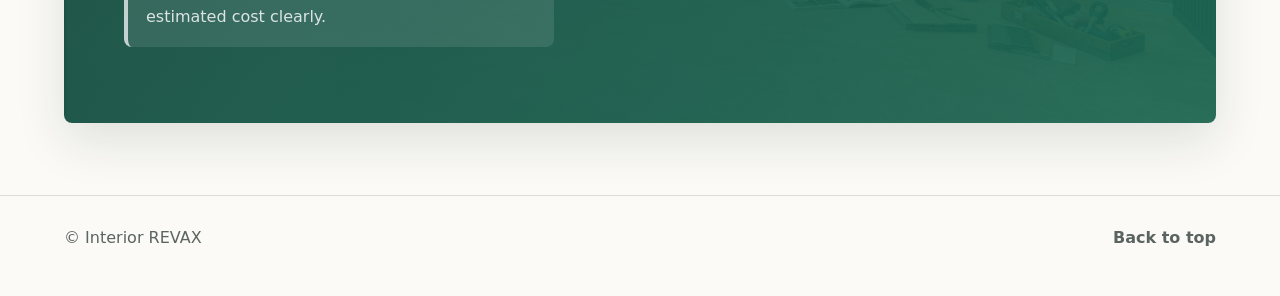
==== commit 8311ee68: "Refresh service image styles" ====
--- a/index.html
+++ b/index.html
@@ -23,7 +23,7 @@
     <meta property="og:image" content="https://interior-revax.com/assets/revax-hero.png" />
     <meta property="og:locale" content="en_US" />
     <meta name="twitter:card" content="summary_large_image" />
-    <link rel="stylesheet" href="styles.css" />
+    <link rel="stylesheet" href="styles.css?v=20260610-2" />
     <script type="application/ld+json">
       {
         "@context": "https://schema.org",
--- a/styles.css
+++ b/styles.css
@@ -324,9 +324,18 @@
 }
 
 .intro p:last-child,
-.split p {
+.split p,
+.language-support p {
   color: var(--muted);
   font-size: 17px;
+}
+
+.language-support {
+  display: grid;
+  grid-template-columns: minmax(0, 0.9fr) minmax(0, 1.1fr);
+  gap: clamp(28px, 6vw, 84px);
+  align-items: center;
+  background: #f5f1eb;
 }
 
 .section-head {
@@ -361,10 +370,10 @@
 .service-photo {
   display: block;
   width: 100%;
-  aspect-ratio: 16 / 9;
+  height: clamp(120px, 12vw, 165px);
   object-fit: cover;
   border-radius: 8px;
-  margin-bottom: 22px;
+  margin-bottom: 18px;
   border: 1px solid var(--line);
 }
 
@@ -850,6 +859,7 @@
   .intro,
   .split,
   .contact,
+  .language-support,
   .price-layout {
     grid-template-columns: 1fr;
   }
@@ -906,6 +916,10 @@
     grid-template-columns: 1fr;
   }
 
+  .service-photo {
+    height: 145px;
+  }
+
   .section {
     padding-top: 64px;
     padding-bottom: 64px;
